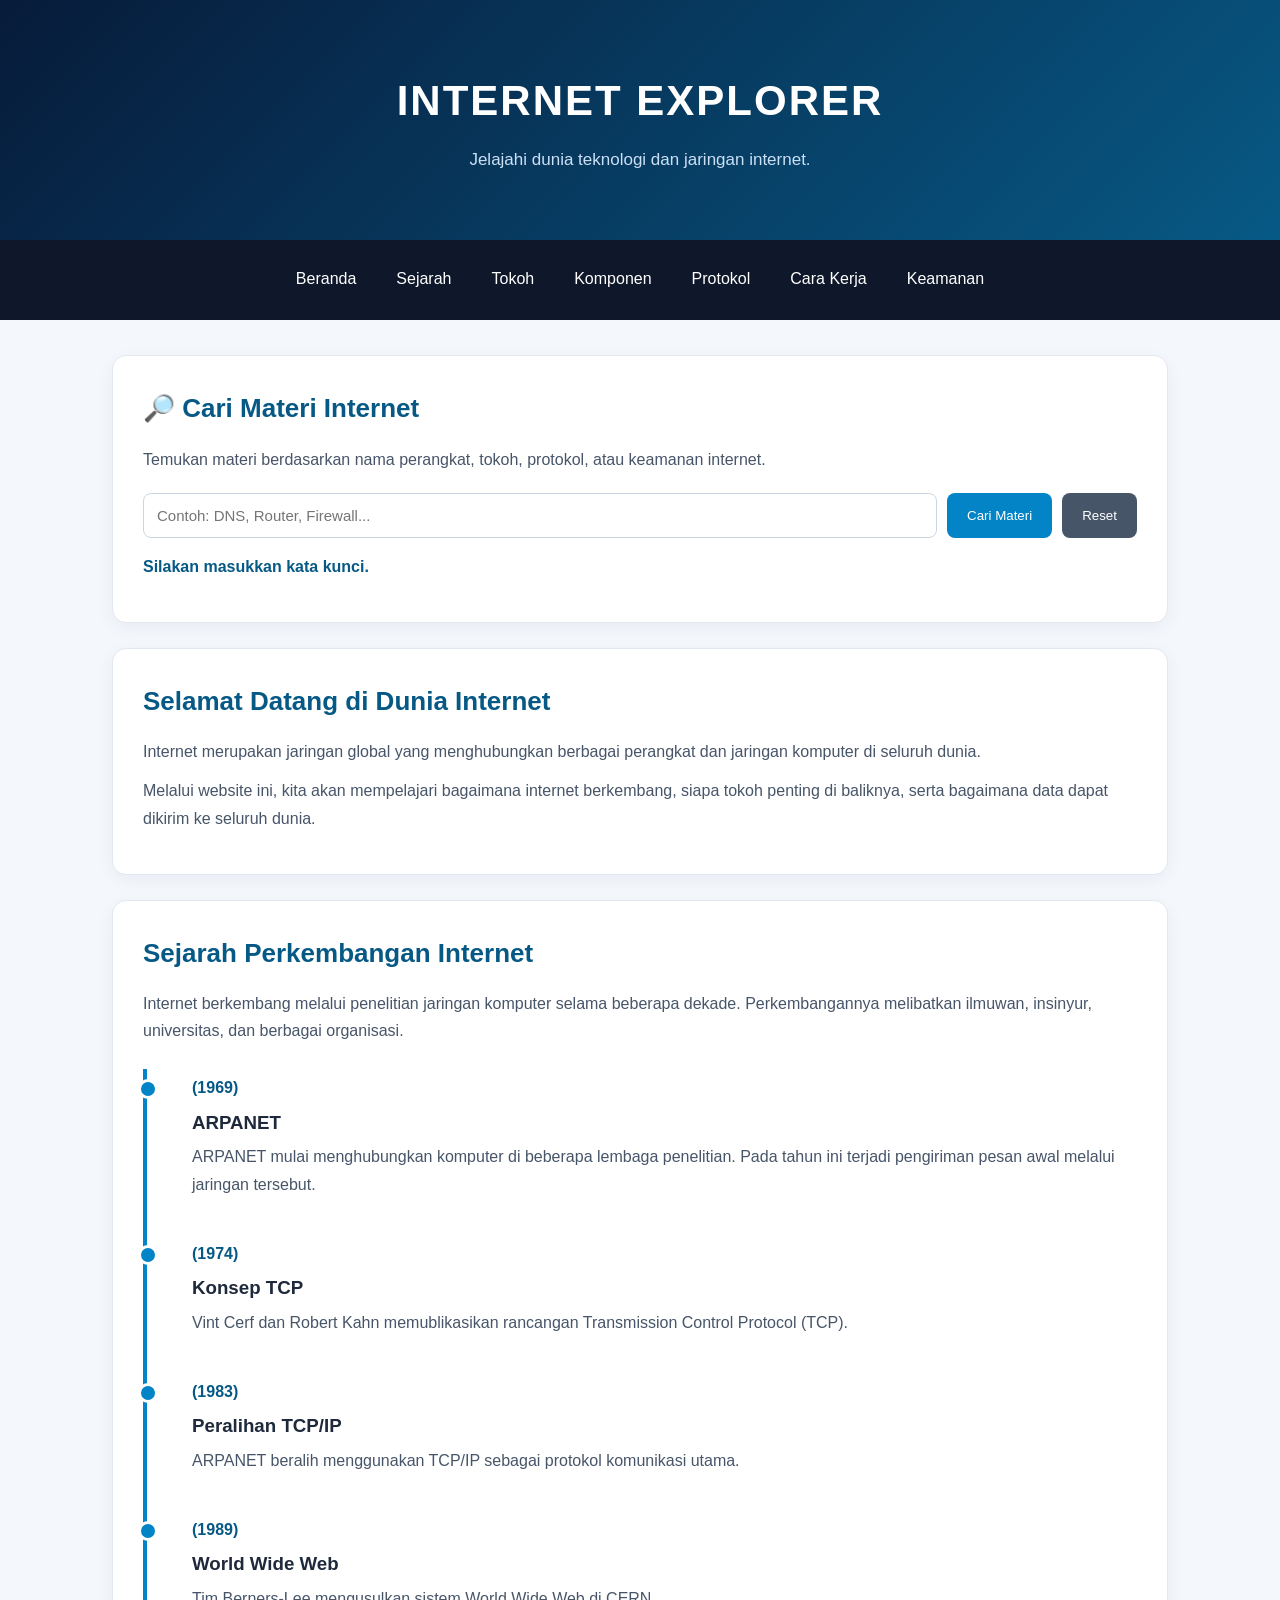
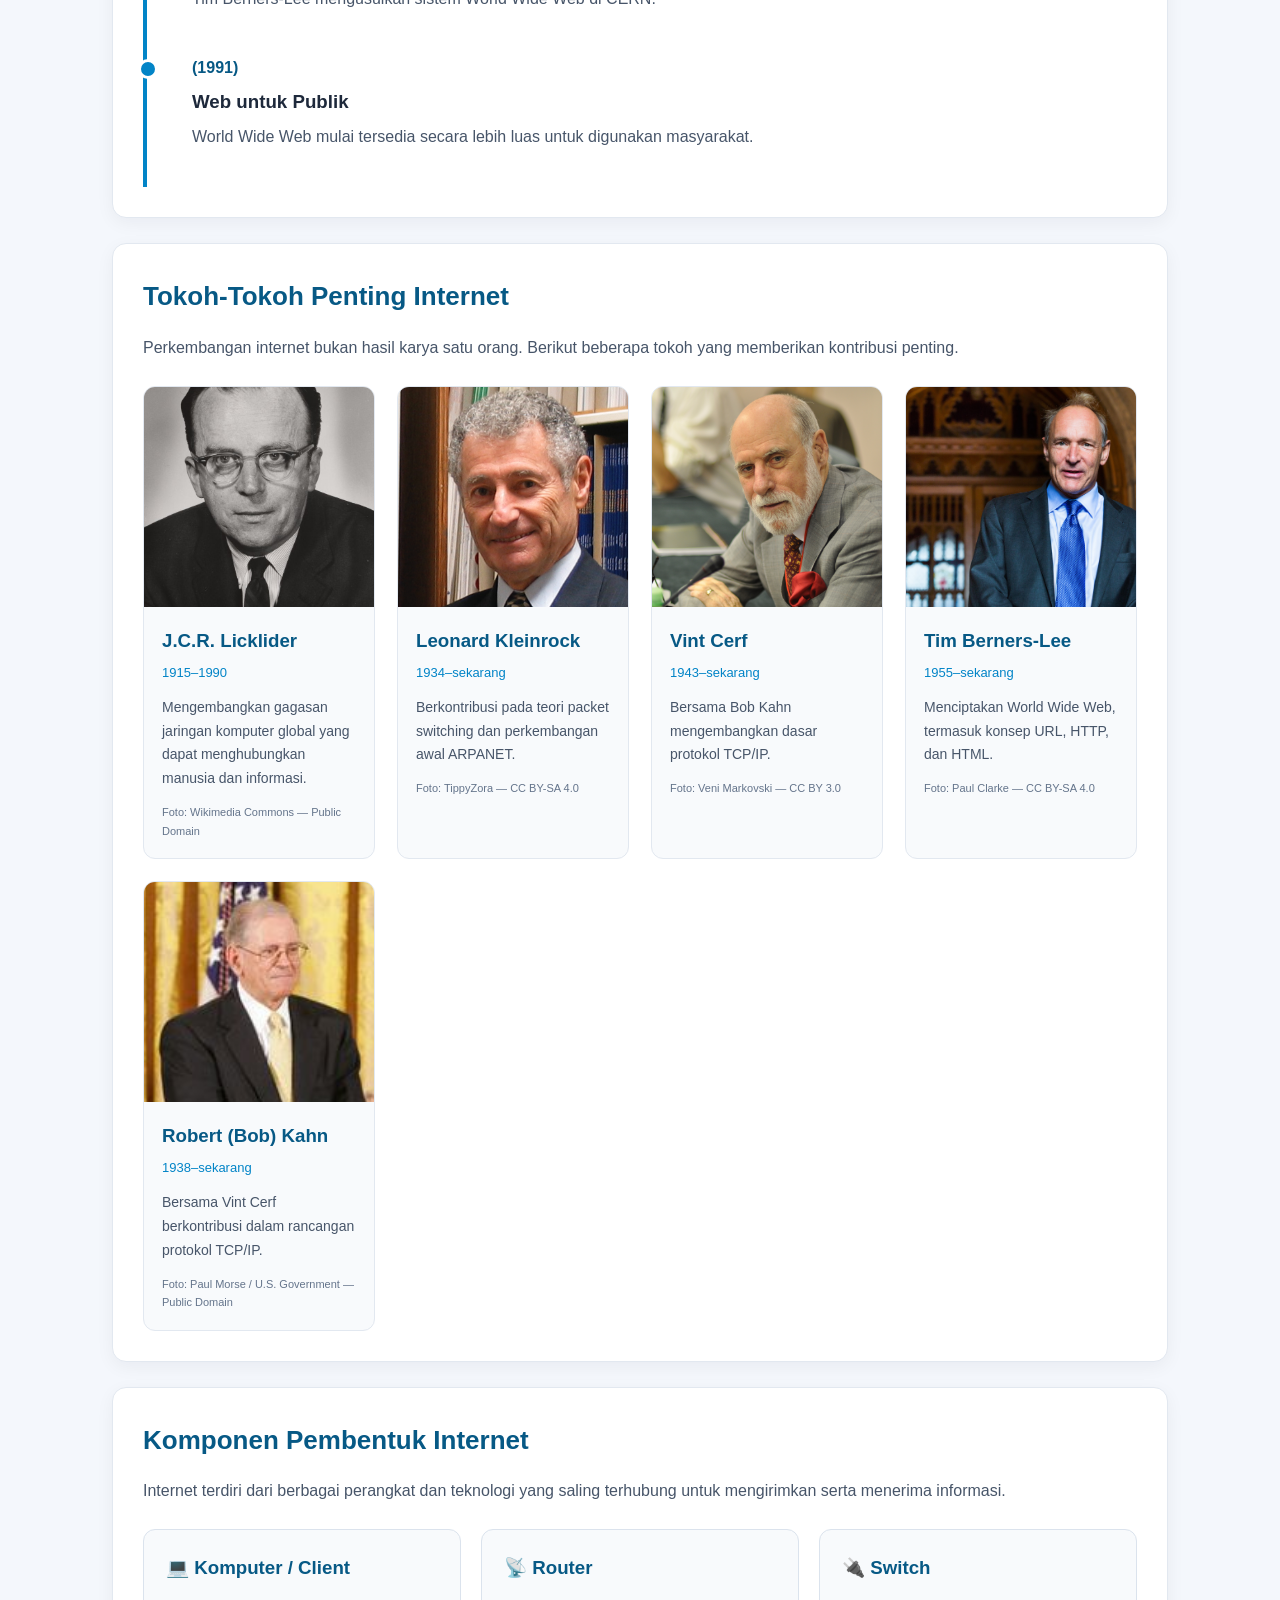
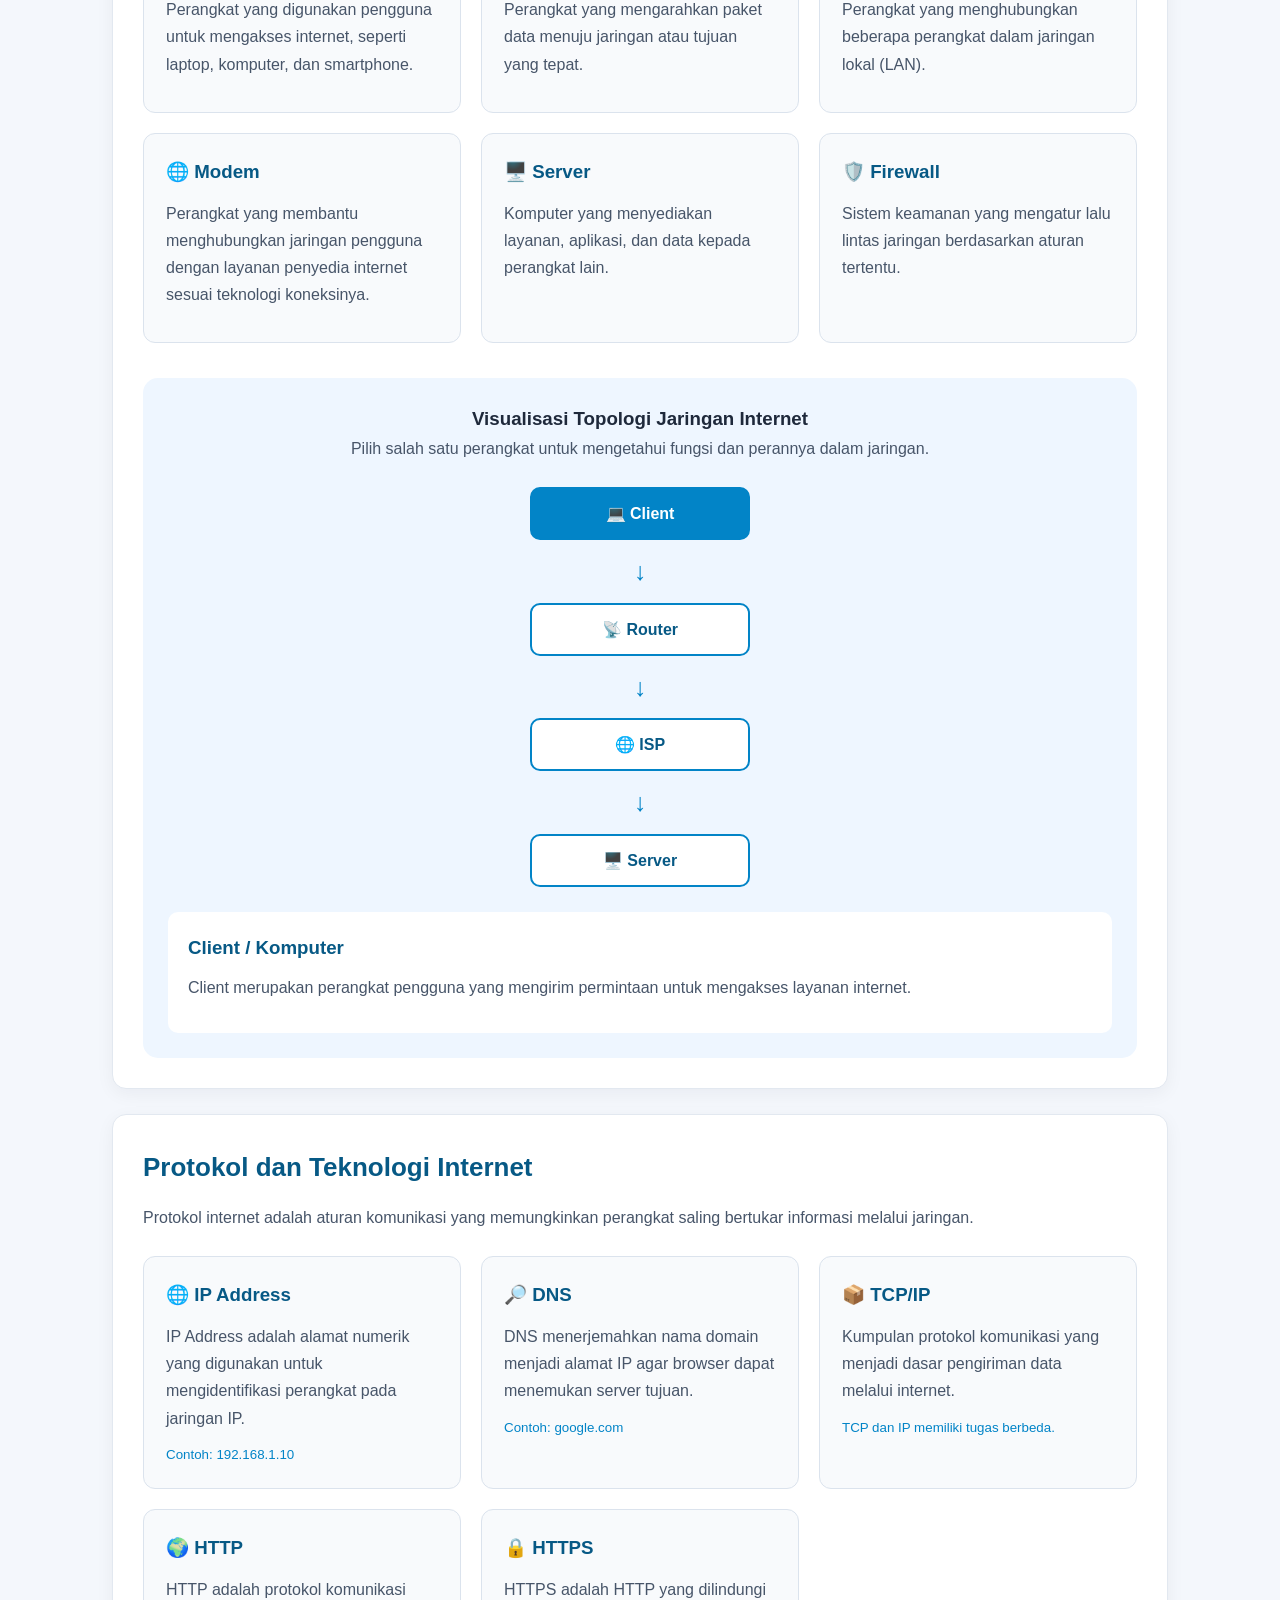
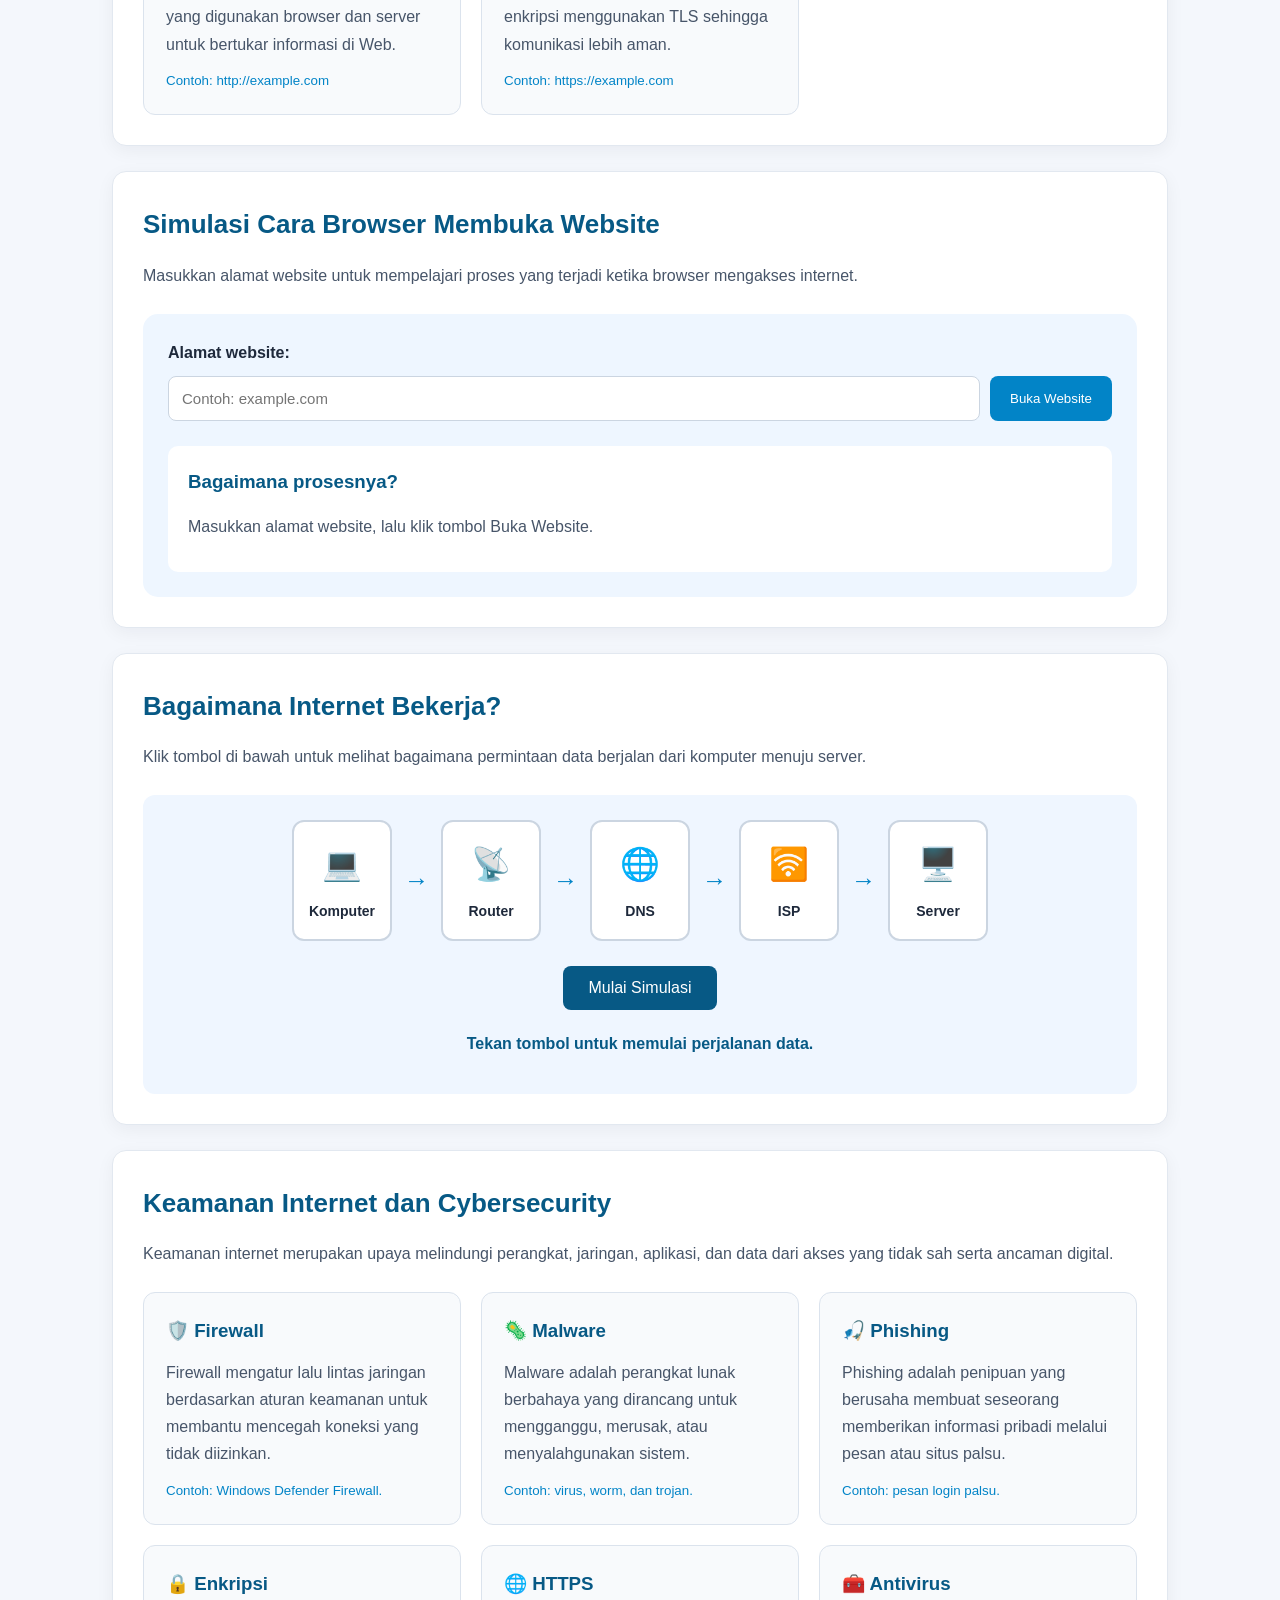
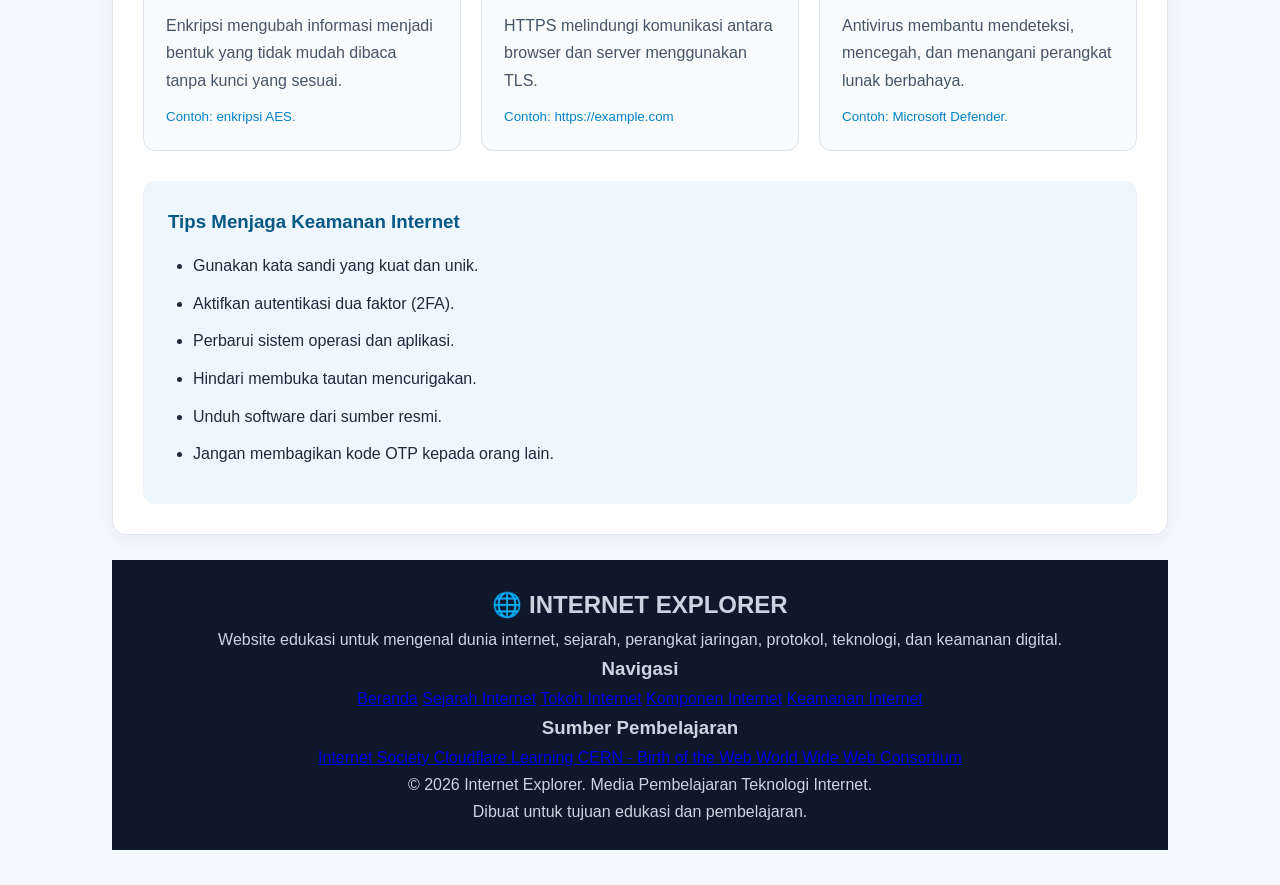
==== index.html @ 89715097 "Initial commit - Internet Explorer" ====
<!DOCTYPE html>
<html lang="id">

<head>
    <meta charset="UTF-8">
    <meta name="viewport" content="width=device-width, initial-scale=1.0">

    <meta name="description" content="Belajar mengenal sejarah, teknologi, dan cara kerja internet.">

    <title>Internet Explorer | Mengenal Dunia Internet</title>

    <link rel="stylesheet" href="css/style.css">
</head>

<body>

    <!-- HEADER: Bagian atas website -->
    <header>
        <h1>INTERNET EXPLORER</h1>
        <p>Jelajahi dunia teknologi dan jaringan internet.</p>
    </header>

    <!-- NAVIGASI: Menu website -->
    <nav>
        <a href="#beranda">Beranda</a>
        <a href="#sejarah">Sejarah</a>
        <a href="#tokoh">Tokoh</a>
        <a href="#komponen">Komponen</a>
        <a href="#protokol">Protokol</a>
        <a href="#cara-kerja">Cara Kerja</a>
        <a href="#keamanan">Keamanan</a>
    </nav>

    <!-- KONTEN UTAMA -->
    <main>

        <!-- BERANDA -->
        <section id="pencarian">

            <h2>🔎 Cari Materi Internet</h2>

            <p>
                Temukan materi berdasarkan nama perangkat,
                tokoh, protokol, atau keamanan internet.
            </p>

            <div class="pencarian-box">

                <input
                    type="text"
                    id="input-pencarian"
                    placeholder="Contoh: DNS, Router, Firewall..."
                >

                <button id="tombol-pencarian">
                    Cari Materi
                </button>

                <button id="tombol-reset">
                    Reset
                </button>

            </div>

            <p id="hasil-pencarian">
                Silakan masukkan kata kunci.
            </p>

        </section>

        <section id="beranda">
            <h2>Selamat Datang di Dunia Internet</h2>

            <p>
                Internet merupakan jaringan global yang menghubungkan
                berbagai perangkat dan jaringan komputer di seluruh dunia.
            </p>

            <p>
                Melalui website ini, kita akan mempelajari bagaimana
                internet berkembang, siapa tokoh penting di baliknya,
                serta bagaimana data dapat dikirim ke seluruh dunia.
            </p>
        </section>

        <!-- SEJARAH -->
        <section id="sejarah">

            <h2>Sejarah Perkembangan Internet</h2>

            <p>
                Internet berkembang melalui penelitian jaringan komputer
                selama beberapa dekade. Perkembangannya melibatkan ilmuwan,
                insinyur, universitas, dan berbagai organisasi.
            </p>

            <div class="timeline">

                <div class="timeline-item">
                    <span class="tahun">(1969)</span>
                    <h3>ARPANET</h3>
                    <p>
                        ARPANET mulai menghubungkan komputer di beberapa
                        lembaga penelitian. Pada tahun ini terjadi pengiriman
                        pesan awal melalui jaringan tersebut.
                    </p>
                </div>

                <div class="timeline-item">
                    <span class="tahun">(1974)</span>
                    <h3>Konsep TCP</h3>
                    <p>
                        Vint Cerf dan Robert Kahn memublikasikan rancangan
                        Transmission Control Protocol (TCP).
                    </p>
                </div>

                <div class="timeline-item">
                    <span class="tahun">(1983)</span>
                    <h3>Peralihan TCP/IP</h3>
                    <p>
                        ARPANET beralih menggunakan TCP/IP sebagai
                        protokol komunikasi utama.
                    </p>
                </div>

                <div class="timeline-item">
                    <span class="tahun">(1989)</span>
                    <h3>World Wide Web</h3>
                    <p>
                        Tim Berners-Lee mengusulkan sistem World Wide Web
                        di CERN.
                    </p>
                </div>

                <div class="timeline-item">
                    <span class="tahun">(1991)</span>
                    <h3>Web untuk Publik</h3>
                    <p>
                        World Wide Web mulai tersedia secara lebih luas
                        untuk digunakan masyarakat.
                    </p>
                </div>

            </div>

        </section>

        <!-- TOKOH -->
        <section id="tokoh">

            <h2>Tokoh-Tokoh Penting Internet</h2>

            <p>
                Perkembangan internet bukan hasil karya satu orang.
                Berikut beberapa tokoh yang memberikan kontribusi penting.
            </p>

            <div class="tokoh-container">

                <!-- TOKOH 1 -->
                <article class="tokoh-card">
                    <img src="images/tokoh/Portrait_of_J._C._R._Licklider.jpg"
                        alt="Foto J.C.R. Licklider">

                    <div class="tokoh-info">
                        <h3>J.C.R. Licklider</h3>
                        <span>1915–1990</span>
                        <p>
                            Mengembangkan gagasan jaringan komputer
                            global yang dapat menghubungkan manusia
                            dan informasi.
                        </p>
                        <small>
                            Foto: Wikimedia Commons — Public Domain
                        </small>
                    </div>
                </article>

                <!-- TOKOH 2 -->
                <article class="tokoh-card">
                    <img src="images/tokoh/Kleinrock_headshot.png"
                         alt="Foto Leonard Kleinrock">

                    <div class="tokoh-info">
                        <h3>Leonard Kleinrock</h3>
                        <span>1934–sekarang</span>
                        <p>
                            Berkontribusi pada teori packet switching
                            dan perkembangan awal ARPANET.
                        </p>
                        <small>
                            Foto: TippyZora — CC BY-SA 4.0
                        </small>
                    </div>
                </article>

                <!-- TOKOH 3 -->
                <article class="tokoh-card">
                    <img src="images/tokoh/Vint_Cerf_-_2010.jpg"
                         alt="Foto Vint Cerf">

                    <div class="tokoh-info">
                        <h3>Vint Cerf</h3>
                        <span>1943–sekarang</span>
                        <p>
                            Bersama Bob Kahn mengembangkan
                            dasar protokol TCP/IP.
                        </p>
                        <small>
                            Foto: Veni Markovski — CC BY 3.0
                        </small>
                    </div>
                </article>

                <!-- TOKOH 4 -->
                <article class="tokoh-card">
                    <img src="images/tokoh/Sir_Tim_Berners-Lee.jpg"
                         alt="Foto Tim Berners-Lee">
                    <div class="tokoh-info">
                        <h3>Tim Berners-Lee</h3>
                        <span>1955–sekarang</span>
                        <p>
                            Menciptakan World Wide Web,
                            termasuk konsep URL, HTTP, dan HTML.
                        </p>
                        <small>
                            Foto: Paul Clarke — CC BY-SA 4.0
                        </small>
                    </div>
                </article>

                <!-- TOKOH 5 -->
                <article class="tokoh-card">
                    <img src="images/tokoh/Robert_E._Kahn.jpg"
                         alt="Foto Robert Bob Kahn">

                    <div class="tokoh-info">
                        <h3>Robert (Bob) Kahn</h3>
                        <span>1938–sekarang</span>
                        <p>
                            Bersama Vint Cerf berkontribusi
                            dalam rancangan protokol TCP/IP.
                        </p>
                        <small>
                            Foto: Paul Morse / U.S. Government — Public Domain
                        </small>
                    </div>
                </article>

            </div>

        </section>


        <!-- KOMPONEN -->
        <section id="komponen">
            <h2>Komponen Pembentuk Internet</h2>

            <p>
                Internet terdiri dari berbagai perangkat dan
                teknologi yang saling terhubung untuk mengirimkan
                serta menerima informasi.
            </p>

            <div class="komponen-container">

                <article class="komponen-card">
                    <h3>💻 Komputer / Client</h3>
                    <p>
                        Perangkat yang digunakan pengguna untuk
                        mengakses internet, seperti laptop,
                        komputer, dan smartphone.
                    </p>
                </article>

                <article class="komponen-card">
                    <h3>📡 Router</h3>
                    <p>
                        Perangkat yang mengarahkan paket data
                        menuju jaringan atau tujuan yang tepat.
                    </p>
                </article>

                <article class="komponen-card">
                    <h3>🔌 Switch</h3>
                    <p>
                        Perangkat yang menghubungkan beberapa
                        perangkat dalam jaringan lokal (LAN).
                    </p>
                </article>

                <article class="komponen-card">
                    <h3>🌐 Modem</h3>
                    <p>
                        Perangkat yang membantu menghubungkan
                        jaringan pengguna dengan layanan penyedia
                        internet sesuai teknologi koneksinya.
                    </p>
                </article>

                <article class="komponen-card">
                    <h3>🖥️ Server</h3>
                    <p>
                        Komputer yang menyediakan layanan,
                        aplikasi, dan data kepada perangkat lain.
                    </p>
                </article>

                <article class="komponen-card">
                    <h3>🛡️ Firewall</h3>
                    <p>
                        Sistem keamanan yang mengatur lalu lintas
                        jaringan berdasarkan aturan tertentu.
                    </p>
                </article>

            </div>

            <div class="diagram-jaringan">

                <h3>Visualisasi Topologi Jaringan Internet</h3>

                <p>
                    Pilih salah satu perangkat untuk mengetahui
                    fungsi dan perannya dalam jaringan.
                </p>

                <div class="jaringan-alur">

                    <button class="perangkat-jaringan aktif"
                        data-judul="Client / Komputer"
                        data-isi="Client merupakan perangkat pengguna yang mengirim permintaan untuk mengakses layanan internet.">
                        💻 Client
                    </button>

                    <span class="panah">↓</span>

                    <button class="perangkat-jaringan"
                        data-judul="Router"
                        data-isi="Router mengarahkan paket data menuju jaringan atau tujuan yang sesuai.">
                        📡 Router
                    </button>

                    <span class="panah">↓</span>

                    <button class="perangkat-jaringan"
                        data-judul="ISP"
                        data-isi="ISP atau Internet Service Provider adalah perusahaan penyedia layanan akses internet.">
                        🌐 ISP
                    </button>

                    <span class="panah">↓</span>

                    <button class="perangkat-jaringan"
                        data-judul="Server"
                        data-isi="Server menerima permintaan dari client dan menyediakan data atau layanan yang diminta.">
                        🖥️ Server
                    </button>

                </div>

                <div class="informasi-perangkat">
                    <h3 id="judul-perangkat">Client / Komputer</h3>
                    <p id="isi-perangkat">
                        Client merupakan perangkat pengguna yang
                        mengirim permintaan untuk mengakses layanan internet.
                    </p>
                </div>

            </div>

        </section>


        <!-- CARA KERJA -->
        <section id="protokol">

            <h2>Protokol dan Teknologi Internet</h2>

            <p>
                Protokol internet adalah aturan komunikasi
                yang memungkinkan perangkat saling bertukar
                informasi melalui jaringan.
            </p>

            <div class="protokol-container">

                <article class="protokol-card">
                    <h3>🌐 IP Address</h3>
                    <p>
                        IP Address adalah alamat numerik yang
                        digunakan untuk mengidentifikasi
                        perangkat pada jaringan IP.
                    </p>
                    <small>Contoh: 192.168.1.10</small>
                </article>

                <article class="protokol-card">
                    <h3>🔎 DNS</h3>
                    <p>
                        DNS menerjemahkan nama domain menjadi
                        alamat IP agar browser dapat menemukan
                        server tujuan.
                    </p>
                    <small>Contoh: google.com</small>
                </article>

                <article class="protokol-card">
                    <h3>📦 TCP/IP</h3>
                    <p>
                        Kumpulan protokol komunikasi yang
                        menjadi dasar pengiriman data
                        melalui internet.
                    </p>
                    <small>TCP dan IP memiliki tugas berbeda.</small>
                </article>

                <article class="protokol-card">
                    <h3>🌍 HTTP</h3>
                    <p>
                        HTTP adalah protokol komunikasi yang
                        digunakan browser dan server untuk
                        bertukar informasi di Web.
                    </p>
                    <small>Contoh: http://example.com</small>
                </article>

                <article class="protokol-card">
                    <h3>🔒 HTTPS</h3>
                    <p>
                        HTTPS adalah HTTP yang dilindungi
                        enkripsi menggunakan TLS sehingga
                        komunikasi lebih aman.
                    </p>
                    <small>Contoh: https://example.com</small>
                </article>

            </div>

        </section>

        <section id="simulasi-browser">

            <h2>Simulasi Cara Browser Membuka Website</h2>

            <p>
                Masukkan alamat website untuk mempelajari
                proses yang terjadi ketika browser mengakses internet.
            </p>

            <div class="browser-simulasi">

                <label for="alamat-website">Alamat website:</label>

                <div class="input-browser">
                    <input
                        type="text"
                        id="alamat-website"
                        placeholder="Contoh: example.com"
                    >

                    <button id="tombol-buka-website">
                        Buka Website
                    </button>
                </div>

                <div id="hasil-simulasi" class="hasil-simulasi">

                    <h3>Bagaimana prosesnya?</h3>

                    <p>
                        Masukkan alamat website, lalu klik
                        tombol Buka Website.
                    </p>

                </div>

            </div>

        </section>

        <section id="cara-kerja">

            <h2>Bagaimana Internet Bekerja?</h2>

            <p>
                Klik tombol di bawah untuk melihat bagaimana
                permintaan data berjalan dari komputer menuju server.
            </p>

            <div class="simulasi">

                <div class="alur-data">
                    <div class="node" id="node1">
                        <span>💻</span>
                        <h3>Komputer</h3>
                    </div>

                    <div class="panah">→</div>

                    <div class="node" id="node2">
                        <span>📡</span>
                        <h3>Router</h3>
                    </div>

                    <div class="panah">→</div>

                    <div class="node" id="node3">
                        <span>🌐</span>
                        <h3>DNS</h3>
                    </div>

                    <div class="panah">→</div>

                    <div class="node" id="node4">
                        <span>🛜</span>
                        <h3>ISP</h3>
                    </div>

                    <div class="panah">→</div>

                    <div class="node" id="node5">
                        <span>🖥️</span>
                        <h3>Server</h3>
                    </div>

                </div>

                <button id="mulaiSimulasi">
                    Mulai Simulasi
                </button>

                <p id="statusSimulasi">
                    Tekan tombol untuk memulai perjalanan data.
                </p>

            </div>

        </section>


        <!-- KEAMANAN -->
        <section id="keamanan">

            <h2>Keamanan Internet dan Cybersecurity</h2>

            <p>
                Keamanan internet merupakan upaya melindungi
                perangkat, jaringan, aplikasi, dan data dari
                akses yang tidak sah serta ancaman digital.
            </p>

            <div class="keamanan-container">

                <article class="keamanan-card">
                    <h3>🛡️ Firewall</h3>
                    <p>
                        Firewall mengatur lalu lintas jaringan
                        berdasarkan aturan keamanan untuk
                        membantu mencegah koneksi yang tidak diizinkan.
                    </p>
                    <small>Contoh: Windows Defender Firewall.</small>
                </article>

                <article class="keamanan-card">
                    <h3>🦠 Malware</h3>
                    <p>
                        Malware adalah perangkat lunak berbahaya
                        yang dirancang untuk mengganggu,
                        merusak, atau menyalahgunakan sistem.
                    </p>
                    <small>Contoh: virus, worm, dan trojan.</small>
                </article>

                <article class="keamanan-card">
                    <h3>🎣 Phishing</h3>
                    <p>
                        Phishing adalah penipuan yang berusaha
                        membuat seseorang memberikan informasi
                        pribadi melalui pesan atau situs palsu.
                    </p>
                    <small>Contoh: pesan login palsu.</small>
                </article>

                <article class="keamanan-card">
                    <h3>🔒 Enkripsi</h3>
                    <p>
                        Enkripsi mengubah informasi menjadi
                        bentuk yang tidak mudah dibaca tanpa
                        kunci yang sesuai.
                    </p>
                    <small>Contoh: enkripsi AES.</small>
                </article>

                <article class="keamanan-card">
                    <h3>🌐 HTTPS</h3>
                    <p>
                        HTTPS melindungi komunikasi antara
                        browser dan server menggunakan TLS.
                    </p>
                    <small>Contoh: https://example.com</small>
                </article>

                <article class="keamanan-card">
                    <h3>🧰 Antivirus</h3>
                    <p>
                        Antivirus membantu mendeteksi,
                        mencegah, dan menangani perangkat lunak
                        berbahaya.
                    </p>
                    <small>Contoh: Microsoft Defender.</small>
                </article>

            </div>

            <div class="tips-keamanan">

                <h3>Tips Menjaga Keamanan Internet</h3>

                <ul>
                    <li>Gunakan kata sandi yang kuat dan unik.</li>
                    <li>Aktifkan autentikasi dua faktor (2FA).</li>
                    <li>Perbarui sistem operasi dan aplikasi.</li>
                    <li>Hindari membuka tautan mencurigakan.</li>
                    <li>Unduh software dari sumber resmi.</li>
                    <li>Jangan membagikan kode OTP kepada orang lain.</li>
                </ul>

            </div>

        </section>

    <!-- FOOTER -->
    
<footer class="footer">

    <div class="footer-container">

        <!-- IDENTITAS WEBSITE -->
        <div class="footer-column">
            <h2>🌐 INTERNET EXPLORER</h2>

            <p>
                Website edukasi untuk mengenal dunia internet,
                sejarah, perangkat jaringan, protokol,
                teknologi, dan keamanan digital.
            </p>
        </div>

        <!-- NAVIGASI -->
        <div class="footer-column">
            <h3>Navigasi</h3>

            <a href="#beranda">Beranda</a>
            <a href="#sejarah">Sejarah Internet</a>
            <a href="#tokoh">Tokoh Internet</a>
            <a href="#komponen">Komponen Internet</a>
            <a href="#keamanan">Keamanan Internet</a>
        </div>

        <!-- REFERENSI -->
        <div class="footer-column">
            <h3>Sumber Pembelajaran</h3>

            <a href="https://www.internetsociety.org/"
               target="_blank" rel="noopener noreferrer">
                Internet Society
            </a>

            <a href="https://www.cloudflare.com/learning/"
               target="_blank" rel="noopener noreferrer">
                Cloudflare Learning
            </a>

            <a href="https://home.cern/science/computing/birth-web"
               target="_blank" rel="noopener noreferrer">
                CERN - Birth of the Web
            </a>

            <a href="https://www.w3.org/"
               target="_blank" rel="noopener noreferrer">
                World Wide Web Consortium
            </a>
        </div>

    </div>

    <!-- HAK CIPTA -->
    <div class="footer-bottom">
        <p>
            © 2026 Internet Explorer.
            Media Pembelajaran Teknologi Internet.
        </p>

        <p>
            Dibuat untuk tujuan edukasi dan pembelajaran.
        </p>
    </div>

    </footer>

    
    <button id="tombol-atas" title="Kembali ke atas">
    ↑
    </button>

    <script src="js/script.js"></script>

</body>
</html>
---- css/style.css ----
/* =================================
   1. PENGATURAN DASAR WEBSITE
================================= */

* {
    margin: 0;
    padding: 0;
    box-sizing: border-box;
    scroll-behavior: smooth;
}

body {
    font-family: Arial, Helvetica, sans-serif;
    background-color: #f4f7fc;
    color: #1e293b;
    line-height: 1.7;
}

/* =================================
   2. HEADER WEBSITE
================================= */

header {
    background: linear-gradient(135deg, #071b3a, #075985);
    color: white;
    text-align: center;
    padding: 65px 20px;
}

header h1 {
    font-size: 42px;
    letter-spacing: 2px;
    margin-bottom: 10px;
}

header p {
    font-size: 17px;
    color: #cbdff5;
}

/* =================================
   3. NAVIGASI WEBSITE
================================= */

nav {
    background-color: #0f172a;
    display: flex;
    justify-content: center;
    flex-wrap: wrap;
    gap: 10px;
    padding: 16px;
    position: sticky;
    top: 0;
    z-index: 100;
}

nav a {
    color: white;
    text-decoration: none;
    padding: 9px 15px;
    border-radius: 6px;
    transition: 0.3s;
}

nav a:hover {
    background-color: #0284c7;
}

/* =================================
   4. KONTEN UTAMA
================================= */

main {
    max-width: 1100px;
    margin: 35px auto;
    padding: 0 22px;
}

section {
    background-color: white;
    margin-bottom: 25px;
    padding: 30px;
    border-radius: 14px;
    border: 1px solid #e2e8f0;
    box-shadow: 0 5px 18px rgba(15, 23, 42, 0.05);
    scroll-margin-top: 85px;
}

section h2 {
    color: #075985;
    font-size: 26px;
    margin-bottom: 15px;
}

section p {
    margin-bottom: 12px;
    color: #475569;
}

/* =================================
   5. FOOTER
================================= */

footer {
    background-color: #0f172a;
    color: #cbd5e1;
    text-align: center;
    padding: 25px;
}

/* =================================
   6. RESPONSIVE UNTUK HP
================================= */

@media (max-width: 600px) {

    header {
        padding: 45px 15px;
    }

    header h1 {
        font-size: 29px;
    }

    nav {
        gap: 5px;
    }

    nav a {
        font-size: 13px;
        padding: 8px 10px;
    }

    main {
        padding: 0 12px;
    }

    section {
        padding: 20px;
    }

    section h2 {
        font-size: 22px;
    }
}

/* =================================
   SIMULASI CARA KERJA INTERNET
================================= */

.simulasi {
    margin-top: 25px;
    padding: 25px;
    background-color: #eff6ff;
    border-radius: 12px;
    text-align: center;
}

.alur-data {
    display: flex;
    align-items: center;
    justify-content: center;
    flex-wrap: wrap;
    gap: 12px;
    margin-bottom: 25px;
}

.node {
    background-color: white;
    border: 2px solid #cbd5e1;
    border-radius: 12px;
    padding: 15px;
    min-width: 100px;
    transition: 0.3s;
}

.node span {
    font-size: 32px;
}

.node h3 {
    font-size: 14px;
    margin-top: 8px;
}

.panah {
    color: #0284c7;
    font-size: 24px;
    font-weight: bold;
}

.node.aktif {
    background-color: #dbeafe;
    border-color: #0284c7;
    transform: translateY(-5px);
    box-shadow: 0 5px 15px rgba(2, 132, 199, 0.2);
}

#mulaiSimulasi {
    background-color: #075985;
    color: white;
    border: none;
    padding: 13px 25px;
    border-radius: 8px;
    font-size: 16px;
    cursor: pointer;
    transition: 0.3s;
}

#mulaiSimulasi:hover {
    background-color: #0284c7;
}

#mulaiSimulasi:disabled {
    opacity: 0.6;
    cursor: not-allowed;
}

#statusSimulasi {
    margin-top: 20px;
    font-weight: bold;
    color: #075985;
}

@media (max-width: 600px) {
    .alur-data {
        flex-direction: column;
    }

    .panah {
        transform: rotate(90deg);
    }
}

/* =================================
   TIMELINE SEJARAH INTERNET
================================= */

.timeline {
    margin-top: 25px;
    padding-left: 25px;
    border-left: 4px solid #0284c7;
}

.timeline-item {
    position: relative;
    padding: 5px 0 25px 20px;
}

.timeline-item::before {
    content: "";
    position: absolute;
    left: -34px;
    top: 10px;
    width: 14px;
    height: 14px;
    border-radius: 50%;
    background-color: #0284c7;
    border: 3px solid white;
}

.tahun {
    display: inline-block;
    color: #075985;
    font-weight: bold;
    margin-bottom: 5px;
}

.timeline-item h3 {
    color: #1e293b;
    margin-bottom: 5px;
}

/* =================================
   KARTU PROFIL TOKOH
================================= */

.tokoh-container {
    display: grid;
    grid-template-columns: repeat(
        auto-fit,
        minmax(210px, 1fr)
    );
    gap: 22px;
    margin-top: 25px;
}

.tokoh-card {
    background-color: #f8fafc;
    border: 1px solid #e2e8f0;
    border-radius: 12px;
    overflow: hidden;
    transition: 0.3s;
}

.tokoh-card:hover {
    transform: translateY(-6px);
    box-shadow: 0 10px 25px rgba(15, 23, 42, 0.12);
}

.tokoh-card img {
    width: 100%;
    height: 220px;
    object-fit: cover;
    object-position: center;
    display: block;
}

.tokoh-info {
    padding: 18px;
}

.tokoh-info h3 {
    color: #075985;
    margin-bottom: 5px;
}

.tokoh-info span {
    display: block;
    color: #0284c7;
    font-size: 13px;
    margin-bottom: 12px;
}

.tokoh-info p {
    font-size: 14px;
}

.tokoh-info small {
    display: block;
    color: #64748b;
    font-size: 11px;
    margin-top: 12px;
}

.komponen-container {
    display: grid;
    grid-template-columns: repeat(3, 1fr);
    gap: 20px;
    margin-top: 25px;
}

.komponen-card {
    background: #f8fafc;
    padding: 22px;
    border-radius: 12px;
    border: 1px solid #dbe3ed;
    transition: 0.3s;
}

.komponen-card:hover {
    transform: translateY(-5px);
    box-shadow: 0 8px 20px rgba(0, 0, 0, 0.10);
}

.komponen-card h3 {
    color: #075985;
    margin-bottom: 12px;
}

.komponen-card p {
    line-height: 1.7;
}

@media (max-width: 768px) {
    .komponen-container {
        grid-template-columns: 1fr;
    }
}

/* DIAGRAM JARINGAN */

.komponen-container {
    display: grid;
    grid-template-columns: repeat(3, minmax(0, 1fr));
    gap: 20px;
}

.komponen-card {
    background: #f8fafc;
    padding: 22px;
    border-radius: 12px;
    border: 1px solid #dbe3ed;
}

.diagram-jaringan {
    margin-top: 35px;
    padding: 25px;
    background: #eef6ff;
    border-radius: 15px;
    text-align: center;
}

.jaringan-alur {
    display: flex;
    flex-direction: column;
    align-items: center;
    gap: 10px;
    margin: 25px 0;
}

.perangkat-jaringan {
    width: 220px;
    padding: 15px;
    border: 2px solid #0284c7;
    border-radius: 10px;
    background: white;
    color: #075985;
    font-size: 16px;
    font-weight: bold;
    cursor: pointer;
}

.perangkat-jaringan:hover,
.perangkat-jaringan.aktif {
    background: #0284c7;
    color: white;
}

.panah {
    font-size: 25px;
    color: #0284c7;
}

.informasi-perangkat {
    background: white;
    padding: 20px;
    border-radius: 10px;
    text-align: left;
}

.informasi-perangkat h3 {
    color: #075985;
    margin-bottom: 10px;
}

@media (max-width: 768px) {
    .komponen-container {
        grid-template-columns: 1fr;
    }
}

/* MATERI PROTOKOL INTERNET */

.protokol-container {
    display: grid;
    grid-template-columns: repeat(3, minmax(0, 1fr));
    gap: 20px;
    margin-top: 25px;
}

.protokol-card {
    background: #f8fafc;
    padding: 22px;
    border-radius: 12px;
    border: 1px solid #dbe3ed;
    transition: 0.3s;
}

.protokol-card:hover {
    transform: translateY(-5px);
    box-shadow: 0 8px 20px rgba(0, 0, 0, 0.10);
}

.protokol-card h3 {
    color: #075985;
    margin-bottom: 12px;
}

.protokol-card p {
    line-height: 1.7;
}

.protokol-card small {
    display: block;
    margin-top: 12px;
    color: #0284c7;
}

@media (max-width: 768px) {
    .protokol-container {
        grid-template-columns: 1fr;
    }
}

/* SIMULASI BROWSER */

.browser-simulasi {
    margin-top: 25px;
    padding: 25px;
    background: #eef6ff;
    border-radius: 15px;
}

.browser-simulasi label {
    display: block;
    margin-bottom: 10px;
    font-weight: bold;
}

.input-browser {
    display: flex;
    gap: 10px;
    flex-wrap: wrap;
}

.input-browser input {
    flex: 1;
    min-width: 180px;
    padding: 13px;
    border: 1px solid #cbd5e1;
    border-radius: 8px;
    font-size: 15px;
}

.input-browser button {
    padding: 13px 20px;
    background: #0284c7;
    color: white;
    border: none;
    border-radius: 8px;
    cursor: pointer;
}

.input-browser button:hover {
    background: #0369a1;
}

.hasil-simulasi {
    margin-top: 25px;
    padding: 20px;
    background: white;
    border-radius: 10px;
}

.hasil-simulasi h3 {
    color: #075985;
    margin-bottom: 15px;
}

.hasil-simulasi ol {
    padding-left: 22px;
}

.hasil-simulasi li {
    margin-bottom: 15px;
    line-height: 1.7;
}

.hasil-simulasi li strong {
    color: #075985;
}

@media (max-width: 600px) {
    .input-browser {
        flex-direction: column;
    }

    .input-browser button {
        width: 100%;
    }
}

/* KEAMANAN INTERNET */

.keamanan-container {
    display: grid;
    grid-template-columns: repeat(3, minmax(0, 1fr));
    gap: 20px;
    margin-top: 25px;
}

.keamanan-card {
    padding: 22px;
    background: #f8fafc;
    border: 1px solid #dbe3ed;
    border-radius: 12px;
    transition: 0.3s;
}

.keamanan-card:hover {
    transform: translateY(-5px);
    box-shadow: 0 8px 20px rgba(0, 0, 0, 0.10);
}

.keamanan-card h3 {
    color: #075985;
    margin-bottom: 12px;
}

.keamanan-card p {
    line-height: 1.7;
}

.keamanan-card small {
    display: block;
    margin-top: 12px;
    color: #0284c7;
}

.tips-keamanan {
    margin-top: 30px;
    padding: 25px;
    background: #eef6ff;
    border-radius: 12px;
}

.tips-keamanan h3 {
    color: #075985;
    margin-bottom: 15px;
}

.tips-keamanan ul {
    padding-left: 25px;
}

.tips-keamanan li {
    margin-bottom: 12px;
    line-height: 1.6;
}

@media (max-width: 768px) {
    .keamanan-container {
        grid-template-columns: 1fr;
    }
}

/* FITUR PENCARIAN */

.pencarian-box {
    display: flex;
    gap: 10px;
    flex-wrap: wrap;
    margin-top: 20px;
}

.pencarian-box input {
    flex: 1;
    min-width: 200px;
    padding: 13px;
    border: 1px solid #cbd5e1;
    border-radius: 8px;
    font-size: 15px;
}

.pencarian-box button {
    padding: 13px 20px;
    border: none;
    border-radius: 8px;
    background: #0284c7;
    color: white;
    cursor: pointer;
}

.pencarian-box button:hover {
    background: #0369a1;
}

#tombol-reset {
    background: #475569;
}

#hasil-pencarian {
    margin-top: 15px;
    color: #075985;
    font-weight: bold;
}

@media (max-width: 600px) {
    .pencarian-box {
        flex-direction: column;
    }

    .pencarian-box button {
        width: 100%;
    }
}

/* NAVIGASI AKTIF */

nav a {
    transition: 0.3s;
    border-bottom: 3px solid transparent;
}

nav a:hover {
    color: #38bdf8;
}

nav a.aktif {
    color: #38bdf8;
    border-bottom: 3px solid #38bdf8;
}

/* TOMBOL KEMBALI KE ATAS */

#tombol-atas {
    display: none;
    position: fixed;
    right: 25px;
    bottom: 25px;
    width: 48px;
    height: 48px;
    border: none;
    border-radius: 50%;
    background: #0284c7;
    color: white;
    font-size: 25px;
    cursor: pointer;
    z-index: 999;
    box-shadow: 0 4px 12px rgba(0, 0, 0, 0.2);
}

#tombol-atas:hover {
    background: #0369a1;
}

/* =================================
   RESPONSIVE WEBSITE
   ================================= */

/* TABLET */
@media (max-width: 1024px) {

    .komponen-container,
    .protokol-container,
    .keamanan-container {
        grid-template-columns: repeat(2, minmax(0, 1fr));
    }

    main {
        padding: 20px;
    }

}

/* SMARTPHONE */
@media (max-width: 600px) {

    /* Header */
    header {
        padding: 35px 15px;
    }

    header h1 {
        font-size: 28px;
    }

    header p {
        font-size: 14px;
    }

    /* Navigasi */
    nav {
        display: flex;
        overflow-x: auto;
        white-space: nowrap;
        justify-content: flex-start;
        gap: 5px;
        padding: 10px;
    }

    nav a {
        flex-shrink: 0;
        padding: 10px 12px;
        font-size: 13px;
    }

    /* Konten utama */
    main {
        padding: 12px;
    }

    section {
        padding: 18px;
        margin-bottom: 18px;
    }

    section h2 {
        font-size: 21px;
    }

    section p {
        font-size: 14px;
    }

    /* Kartu materi */
    .tokoh-container,
    .komponen-container,
    .protokol-container,
    .keamanan-container {
        grid-template-columns: 1fr;
    }

    .tokoh-card,
    .komponen-card,
    .protokol-card,
    .keamanan-card {
        width: 100%;
    }

    /* Diagram jaringan */
    .perangkat-jaringan {
        width: 100%;
        max-width: 220px;
    }

    .diagram-jaringan {
        padding: 15px;
    }

    /* Pencarian */
    .pencarian-box {
        flex-direction: column;
    }

    .pencarian-box input,
    .pencarian-box button {
        width: 100%;
    }

    /* Simulasi browser */
    .input-browser {
        flex-direction: column;
    }

    .input-browser input,
    .input-browser button {
        width: 100%;
    }

    /* Tombol kembali ke atas */
    #tombol-atas {
        right: 15px;
        bottom: 15px;
    }

}
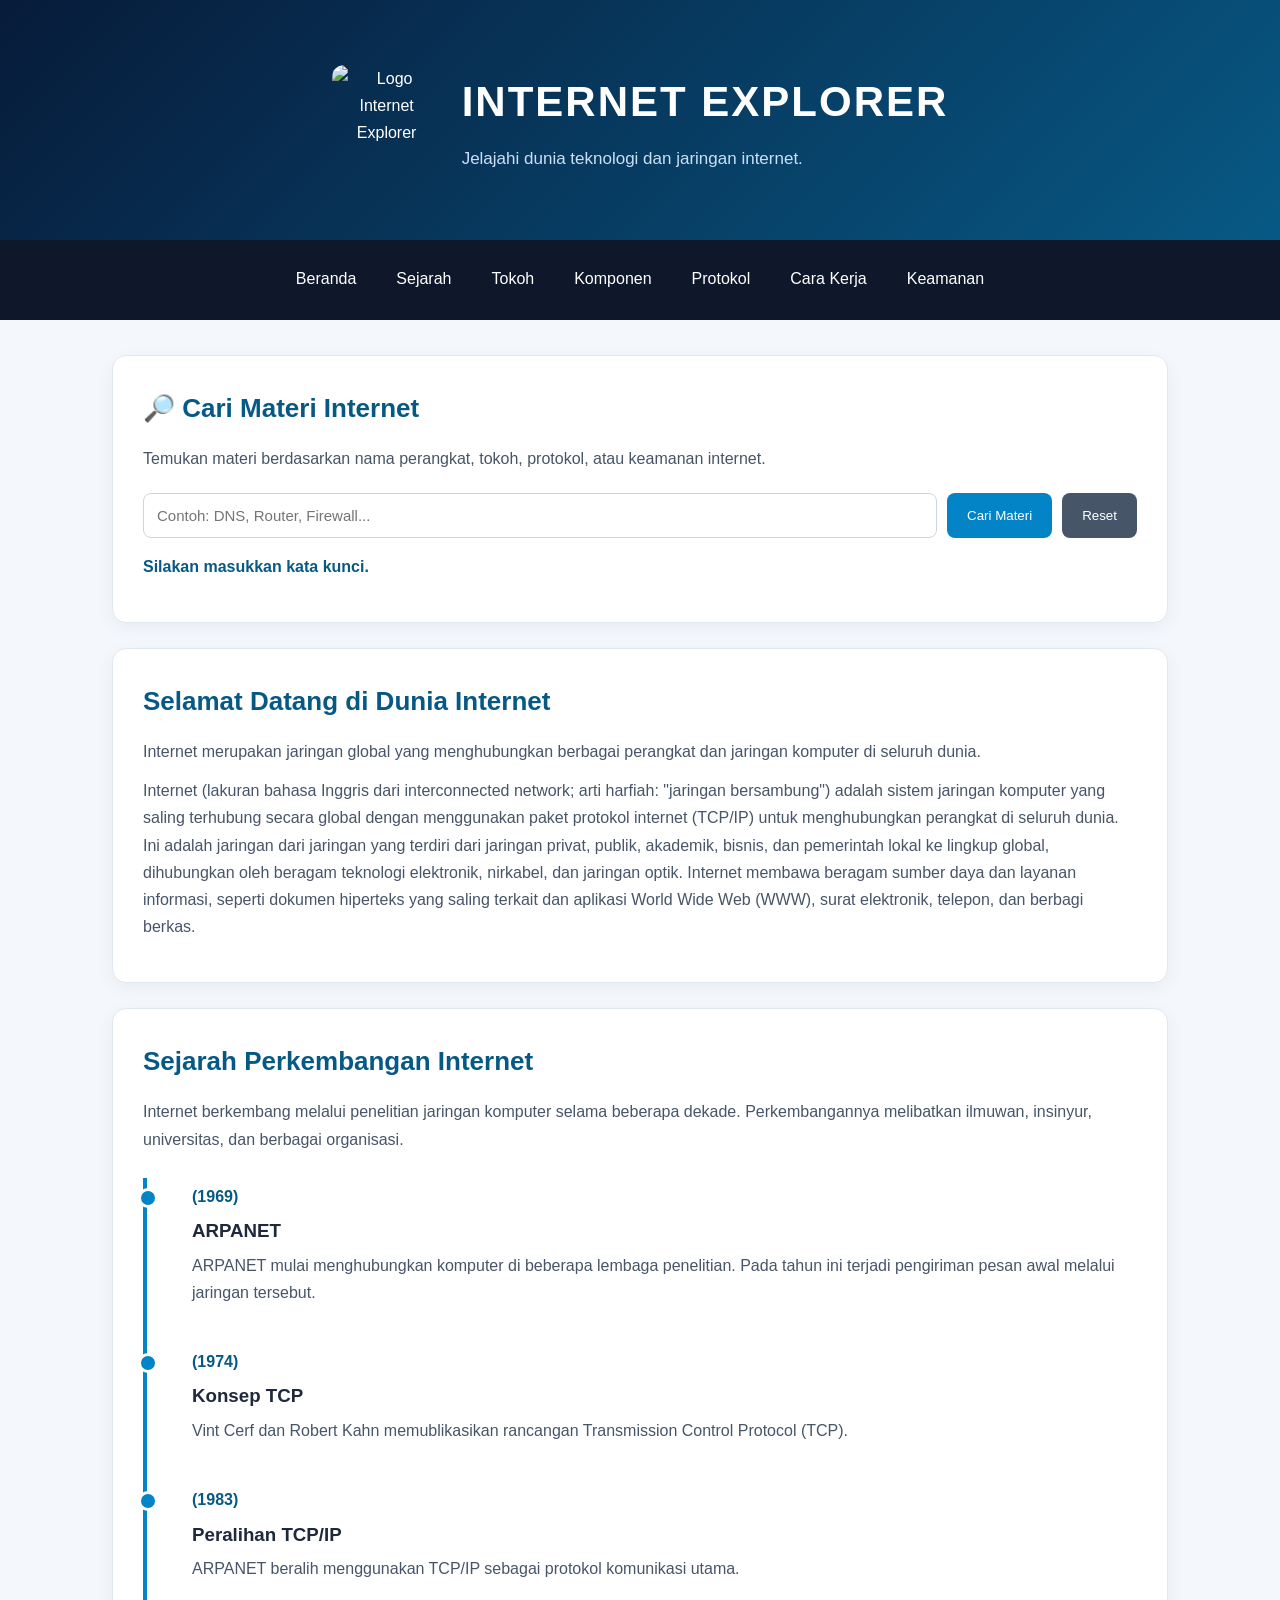
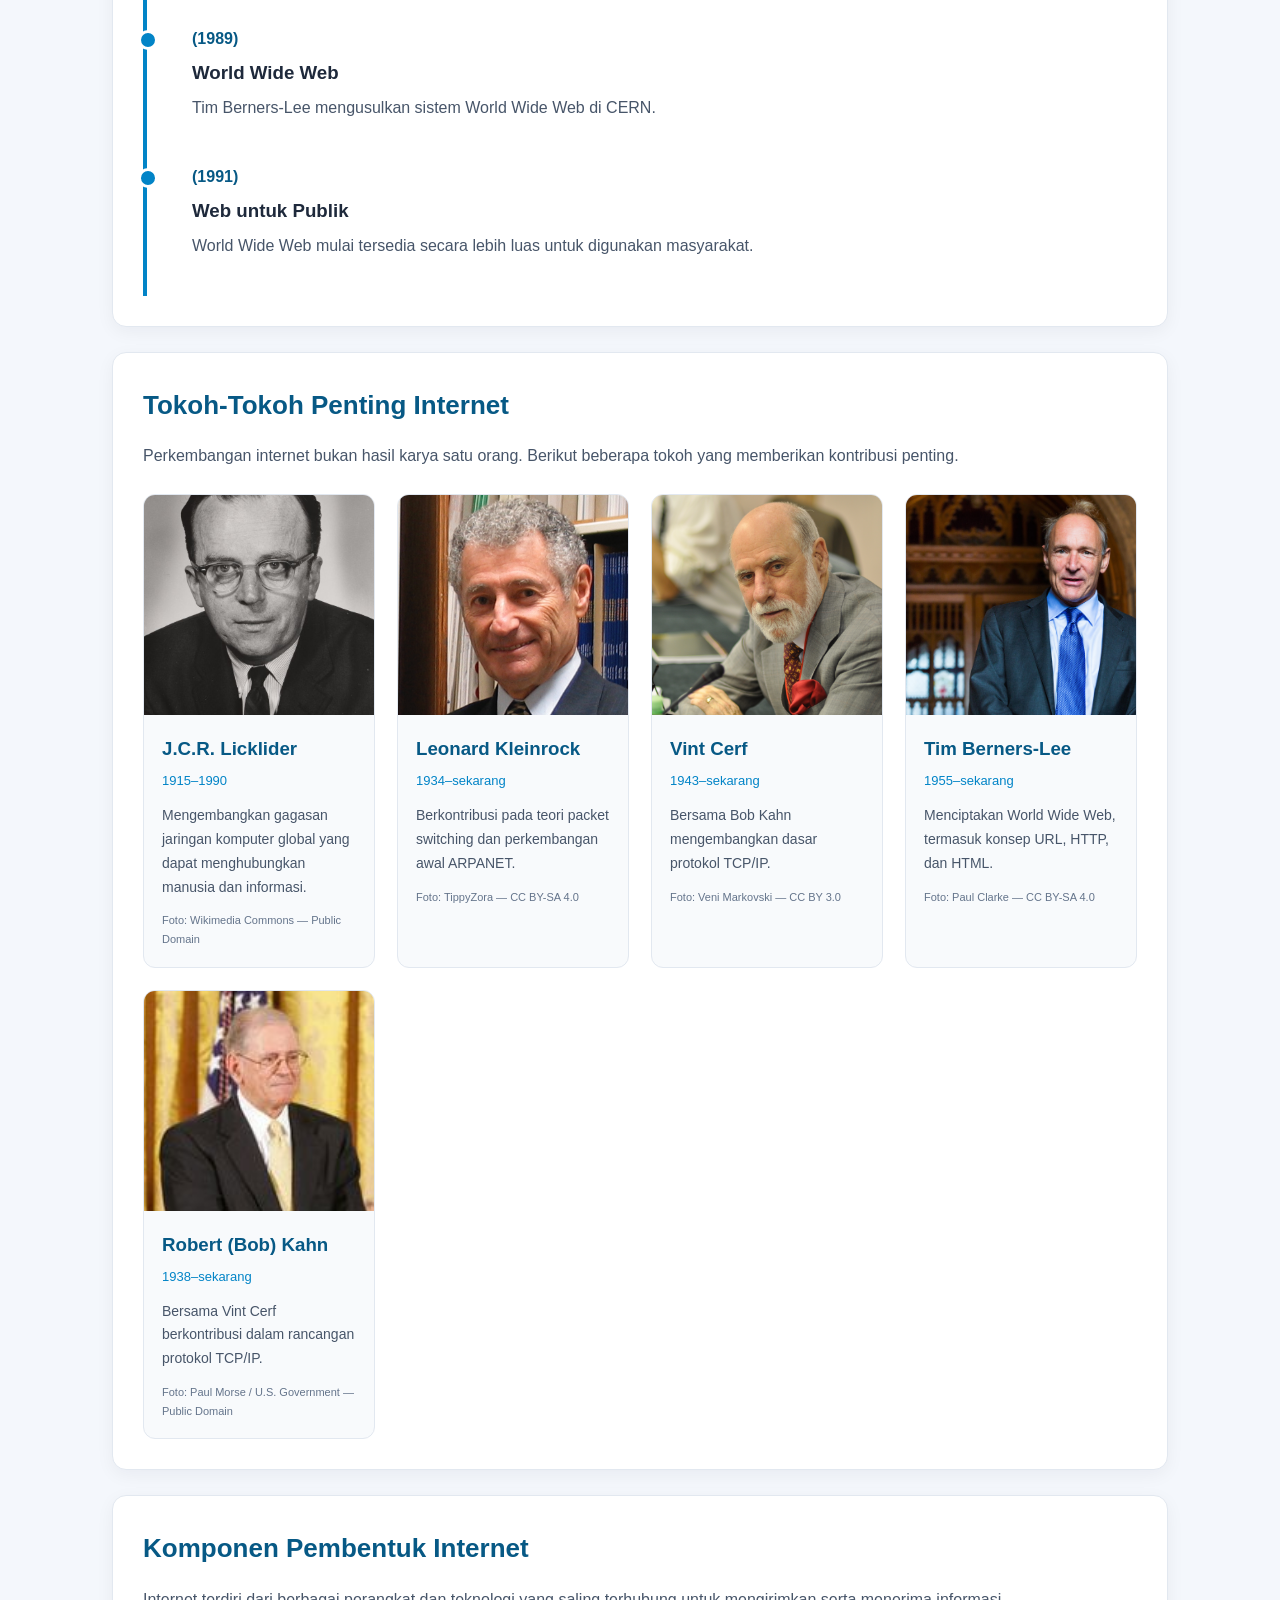
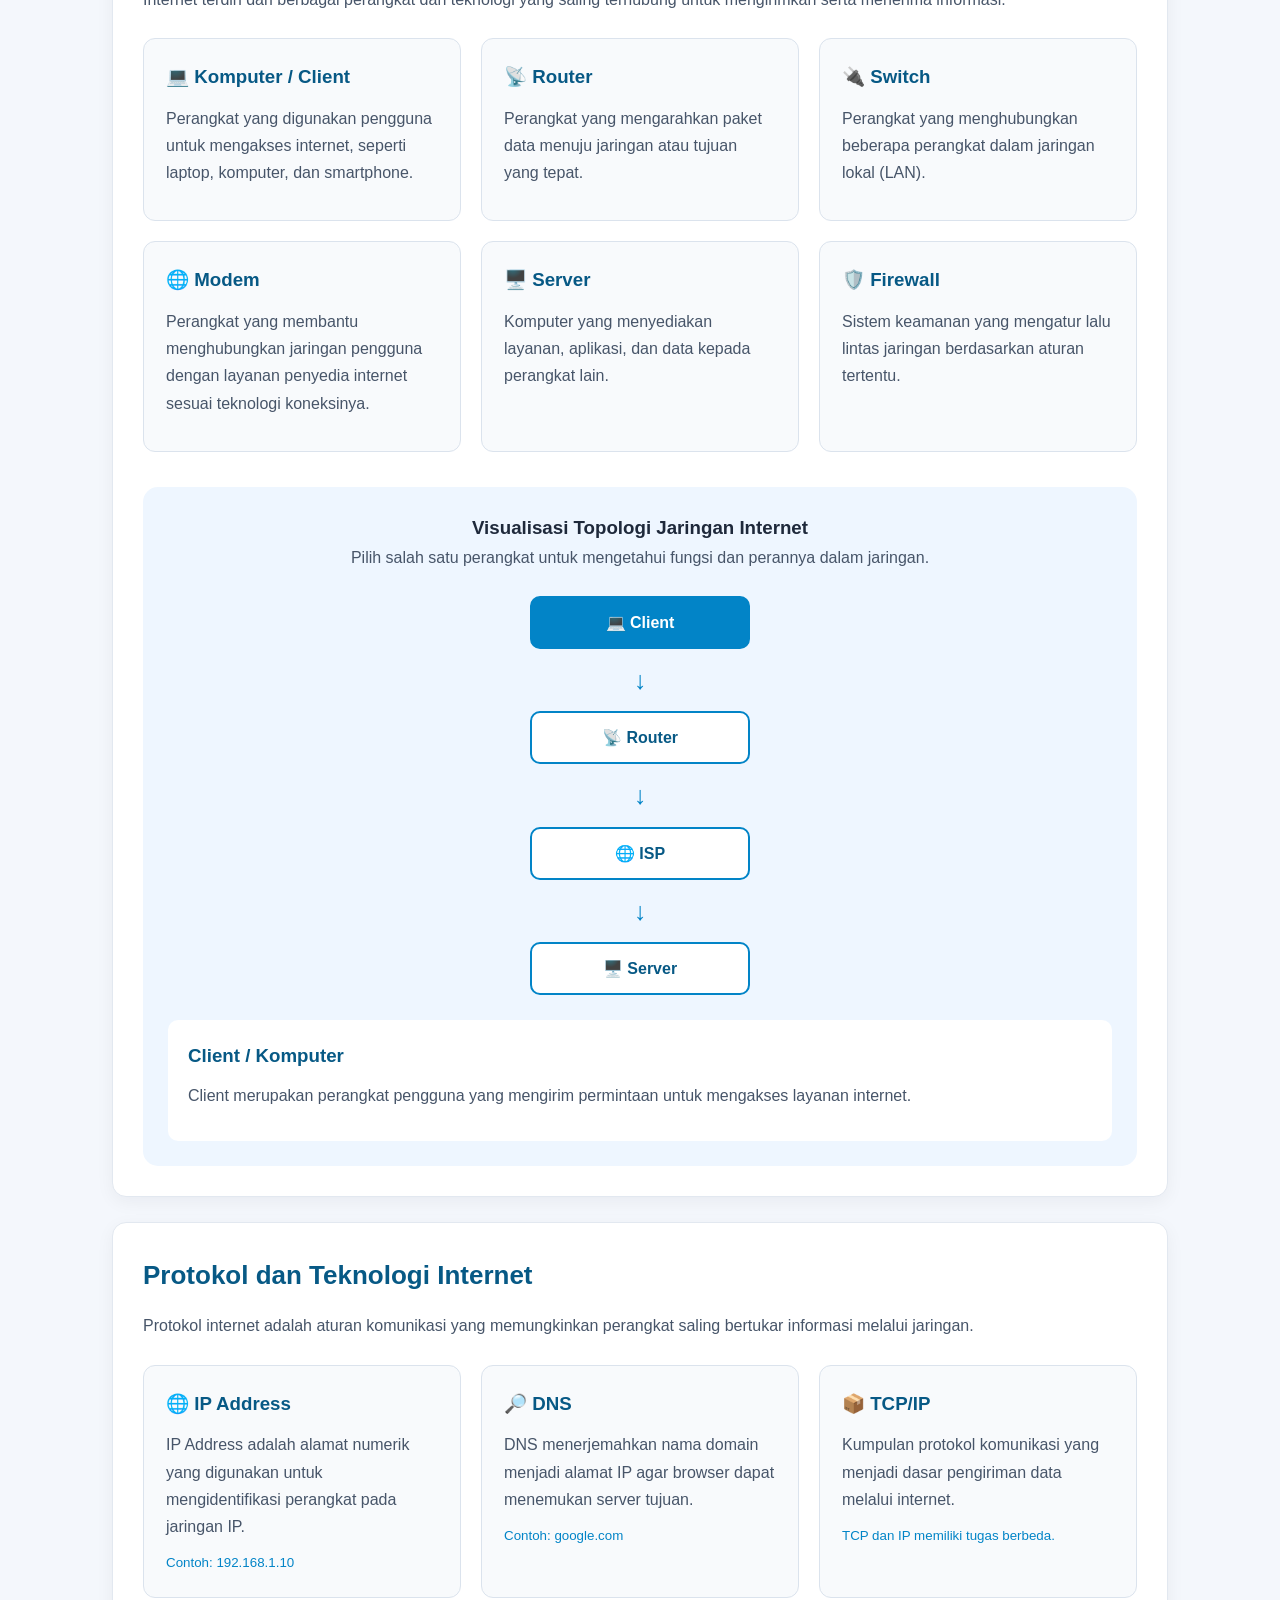
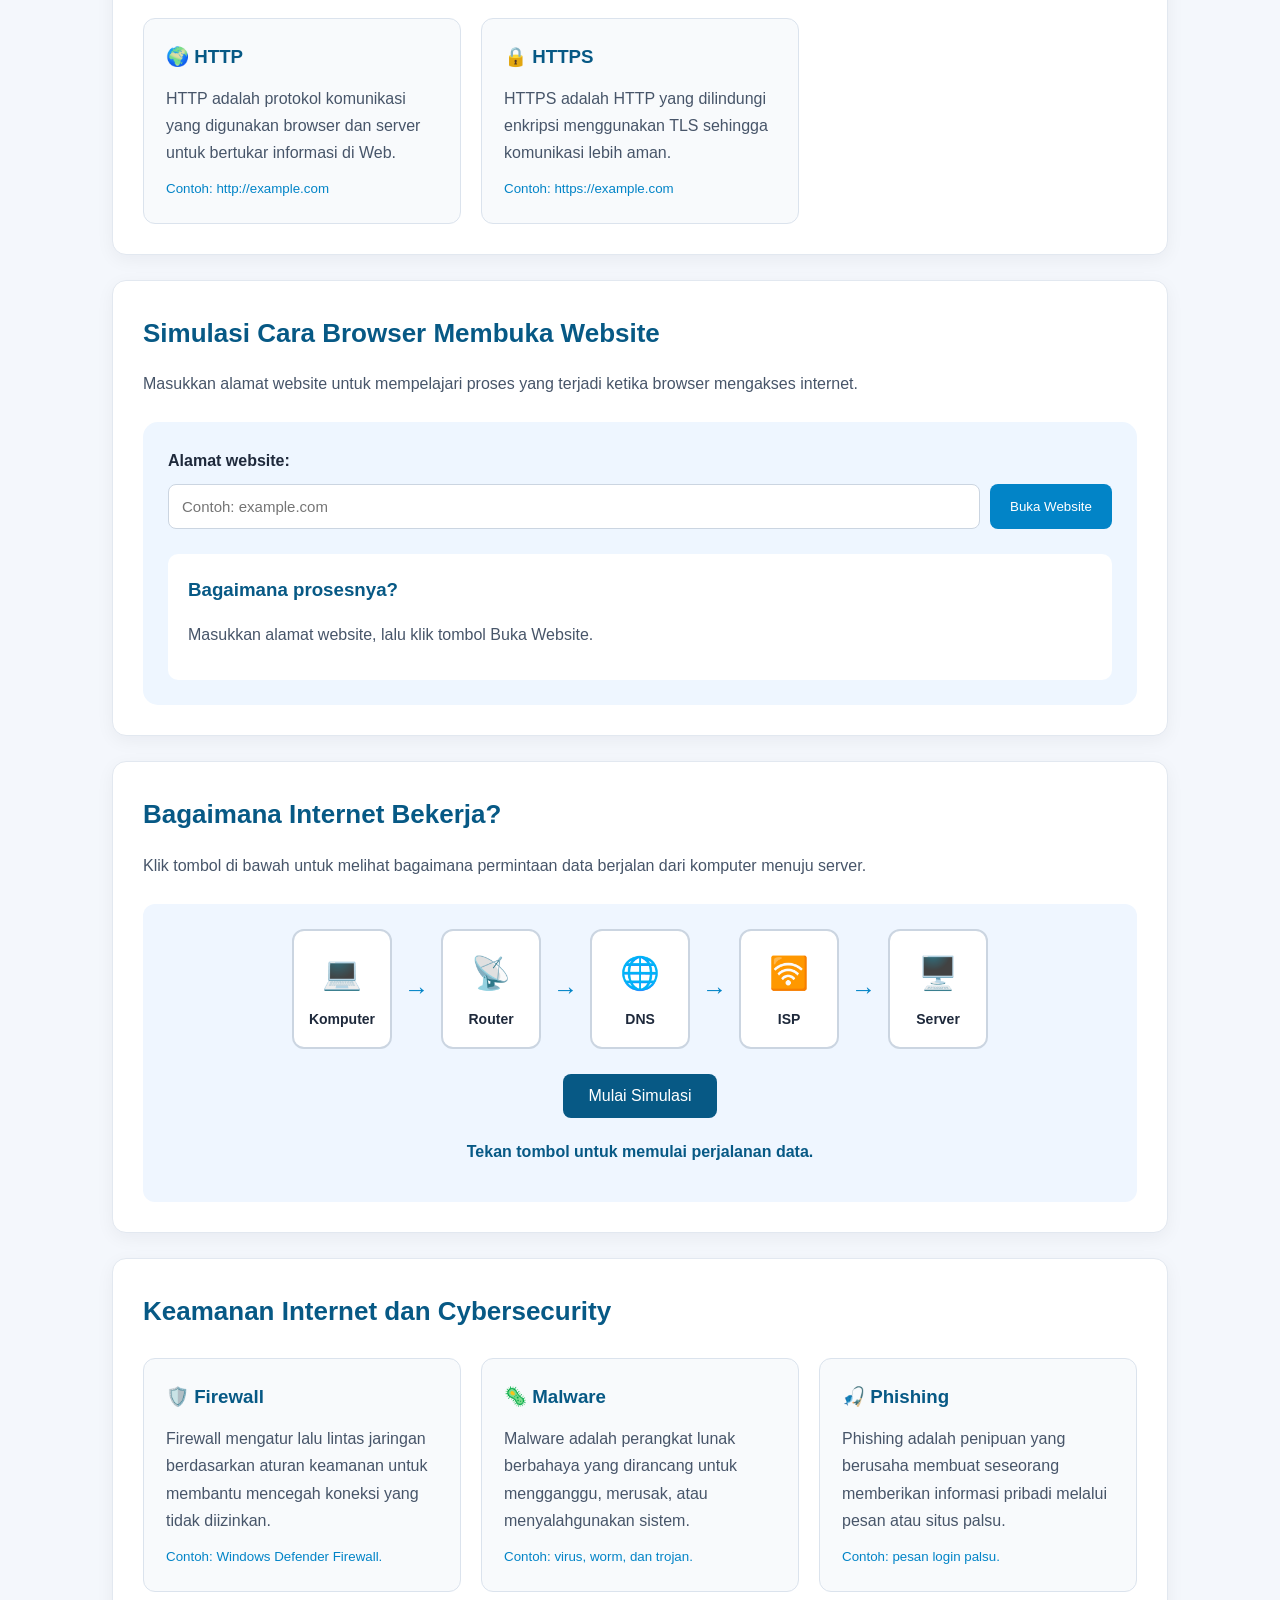
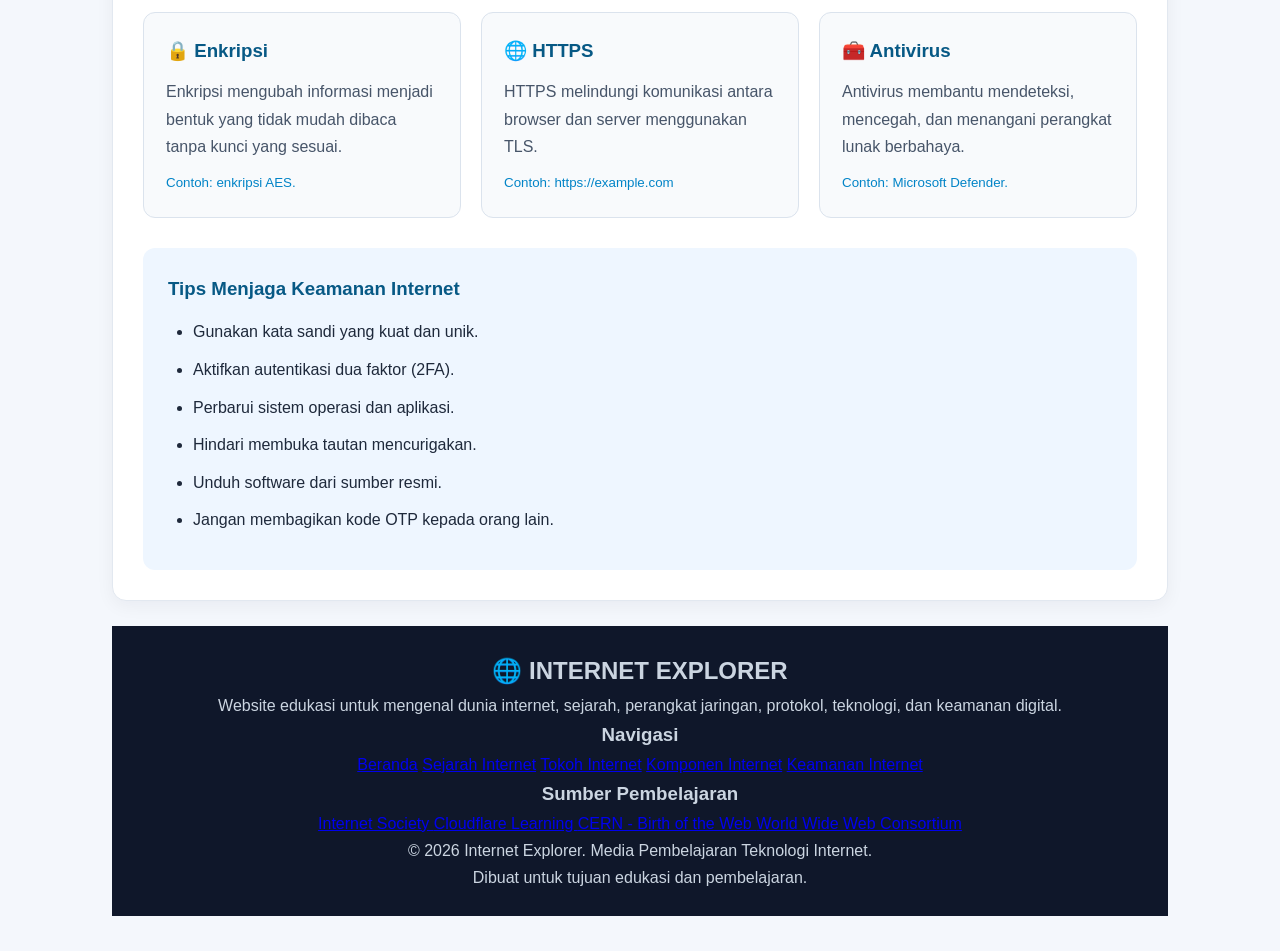
==== commit 30cea055: "Update branding and add favicon" ====
--- a/index.html
+++ b/index.html
@@ -9,7 +9,8 @@
     <meta name="description" content="Belajar mengenal sejarah, teknologi, dan cara kerja internet.">
 
     <title>Internet Explorer | Mengenal Dunia Internet</title>
-
+    
+    <link rel="icon" type="image/svg+xml" href="favicon.svg">
     <link rel="stylesheet" href="css/style.css">
 </head>
 
@@ -17,8 +18,18 @@
 
     <!-- HEADER: Bagian atas website -->
     <header>
-        <h1>INTERNET EXPLORER</h1>
-        <p>Jelajahi dunia teknologi dan jaringan internet.</p>
+        <div class="header-brand">
+            <img
+                src="images/branding/logo-internet-explorer.png"
+                alt="Logo Internet Explorer"
+                class="logo-website"
+            >
+
+            <div class="header-text">
+                <h1>INTERNET EXPLORER</h1>
+                <p>Jelajahi dunia teknologi dan jaringan internet.</p>
+            </div>
+        </div>
     </header>
 
     <!-- NAVIGASI: Menu website -->
@@ -78,10 +89,7 @@
             </p>
 
             <p>
-                Melalui website ini, kita akan mempelajari bagaimana
-                internet berkembang, siapa tokoh penting di baliknya,
-                serta bagaimana data dapat dikirim ke seluruh dunia.
-            </p>
+                Internet (lakuran bahasa Inggris dari interconnected network; arti harfiah: "jaringan bersambung") adalah sistem jaringan komputer yang saling terhubung secara global dengan menggunakan paket protokol internet (TCP/IP) untuk menghubungkan perangkat di seluruh dunia. Ini adalah jaringan dari jaringan yang terdiri dari jaringan privat, publik, akademik, bisnis, dan pemerintah lokal ke lingkup global, dihubungkan oleh beragam teknologi elektronik, nirkabel, dan jaringan optik. Internet membawa beragam sumber daya dan layanan informasi, seperti dokumen hiperteks yang saling terkait dan aplikasi World Wide Web (WWW), surat elektronik, telepon, dan berbagi berkas.
         </section>
 
         <!-- SEJARAH -->
@@ -546,12 +554,6 @@
 
             <h2>Keamanan Internet dan Cybersecurity</h2>
 
-            <p>
-                Keamanan internet merupakan upaya melindungi
-                perangkat, jaringan, aplikasi, dan data dari
-                akses yang tidak sah serta ancaman digital.
-            </p>
-
             <div class="keamanan-container">
 
                 <article class="keamanan-card">
@@ -633,8 +635,7 @@
         </section>
 
     <!-- FOOTER -->
-    
-<footer class="footer">
+    <footer class="footer">
 
     <div class="footer-container">
 
--- a/css/style.css
+++ b/css/style.css
@@ -837,3 +837,49 @@
     }
 
 }
+/* IDENTITAS BRAND WEBSITE */
+.header-brand {
+    display: flex;
+    align-items: center;
+    justify-content: center;
+    gap: 20px;
+    max-width: 900px;
+    margin: 0 auto;
+}
+
+.logo-website {
+    width: 110px;
+    height: 110px;
+    object-fit: contain;
+    border-radius: 12px;
+}
+
+.header-text {
+    text-align: left;
+}
+
+.header-text h1 {
+    margin-bottom: 8px;
+}
+
+.header-text p {
+    margin-top: 0;
+}
+
+/* Tampilan HP */
+@media (max-width: 600px) {
+    .header-brand {
+        flex-direction: column;
+        gap: 10px;
+        text-align: center;
+    }
+
+    .logo-website {
+        width: 85px;
+        height: 85px;
+    }
+
+    .header-text {
+        text-align: center;
+    }
+}
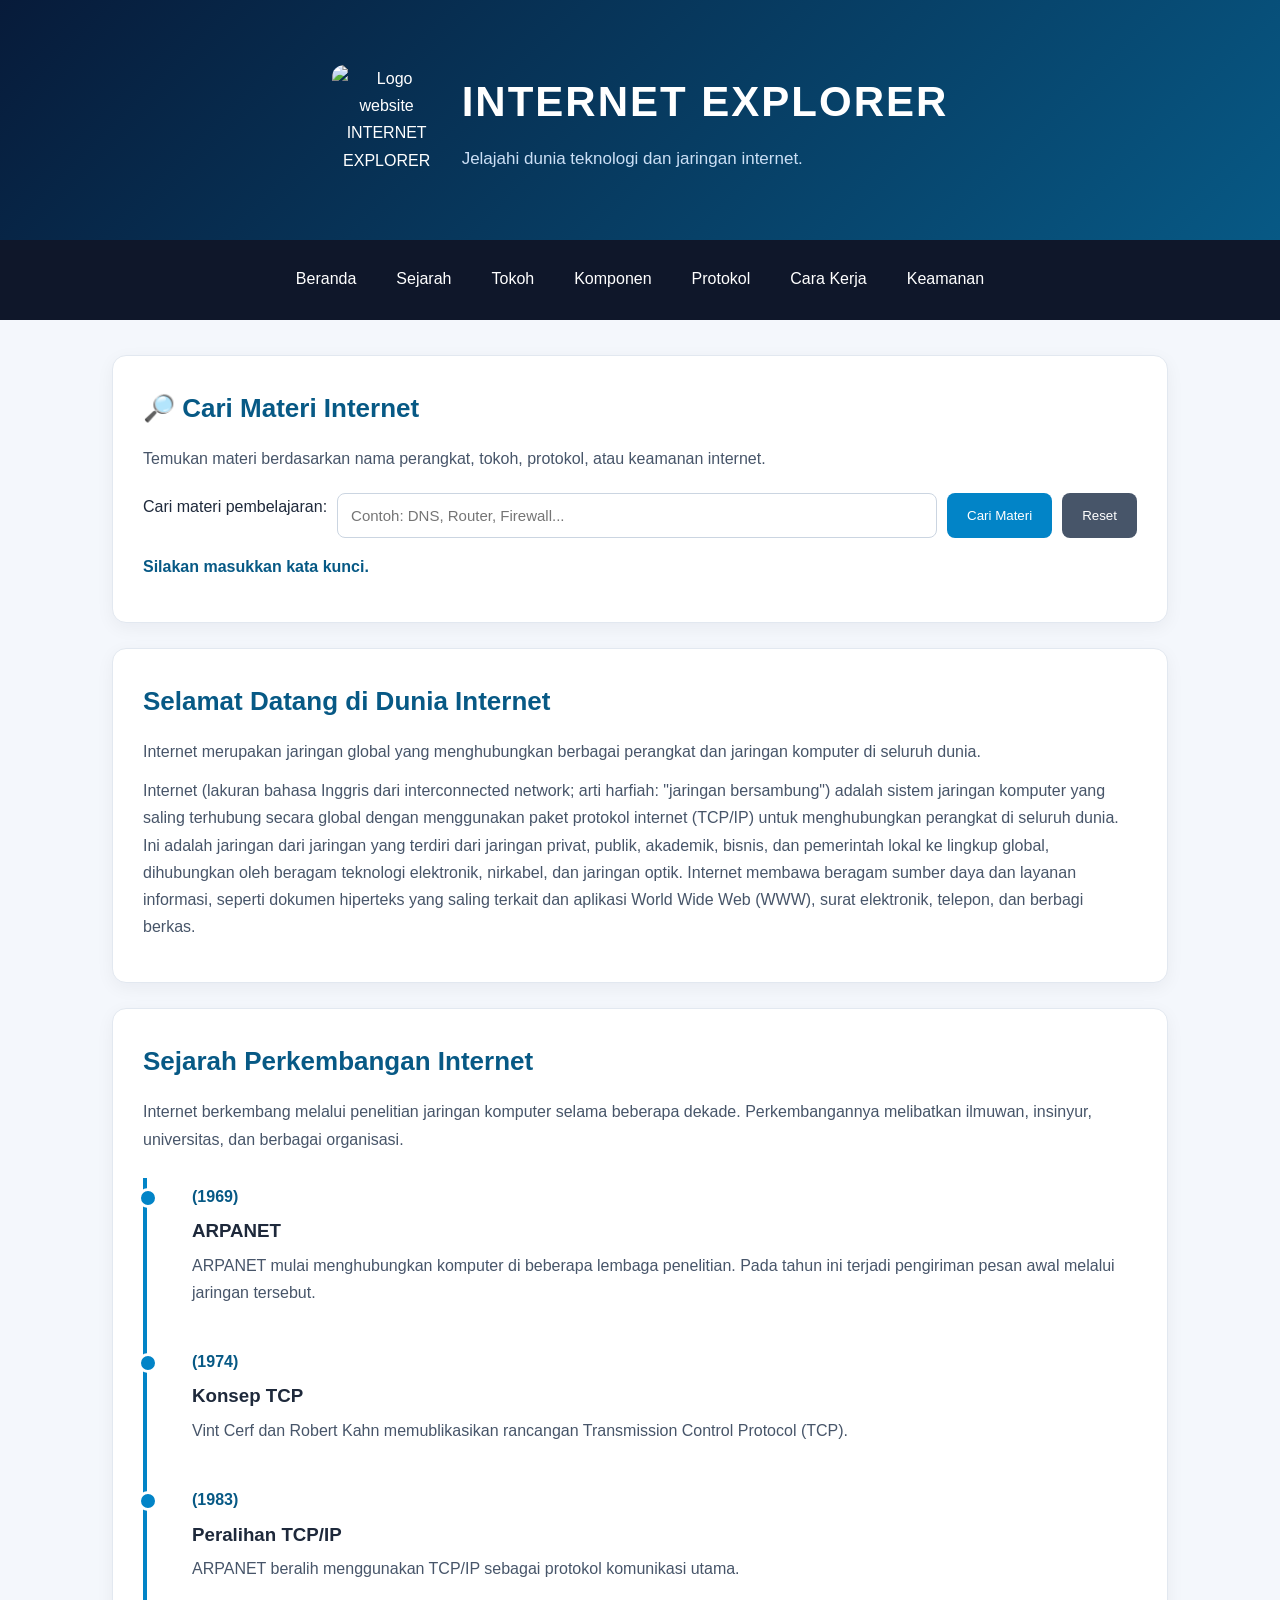
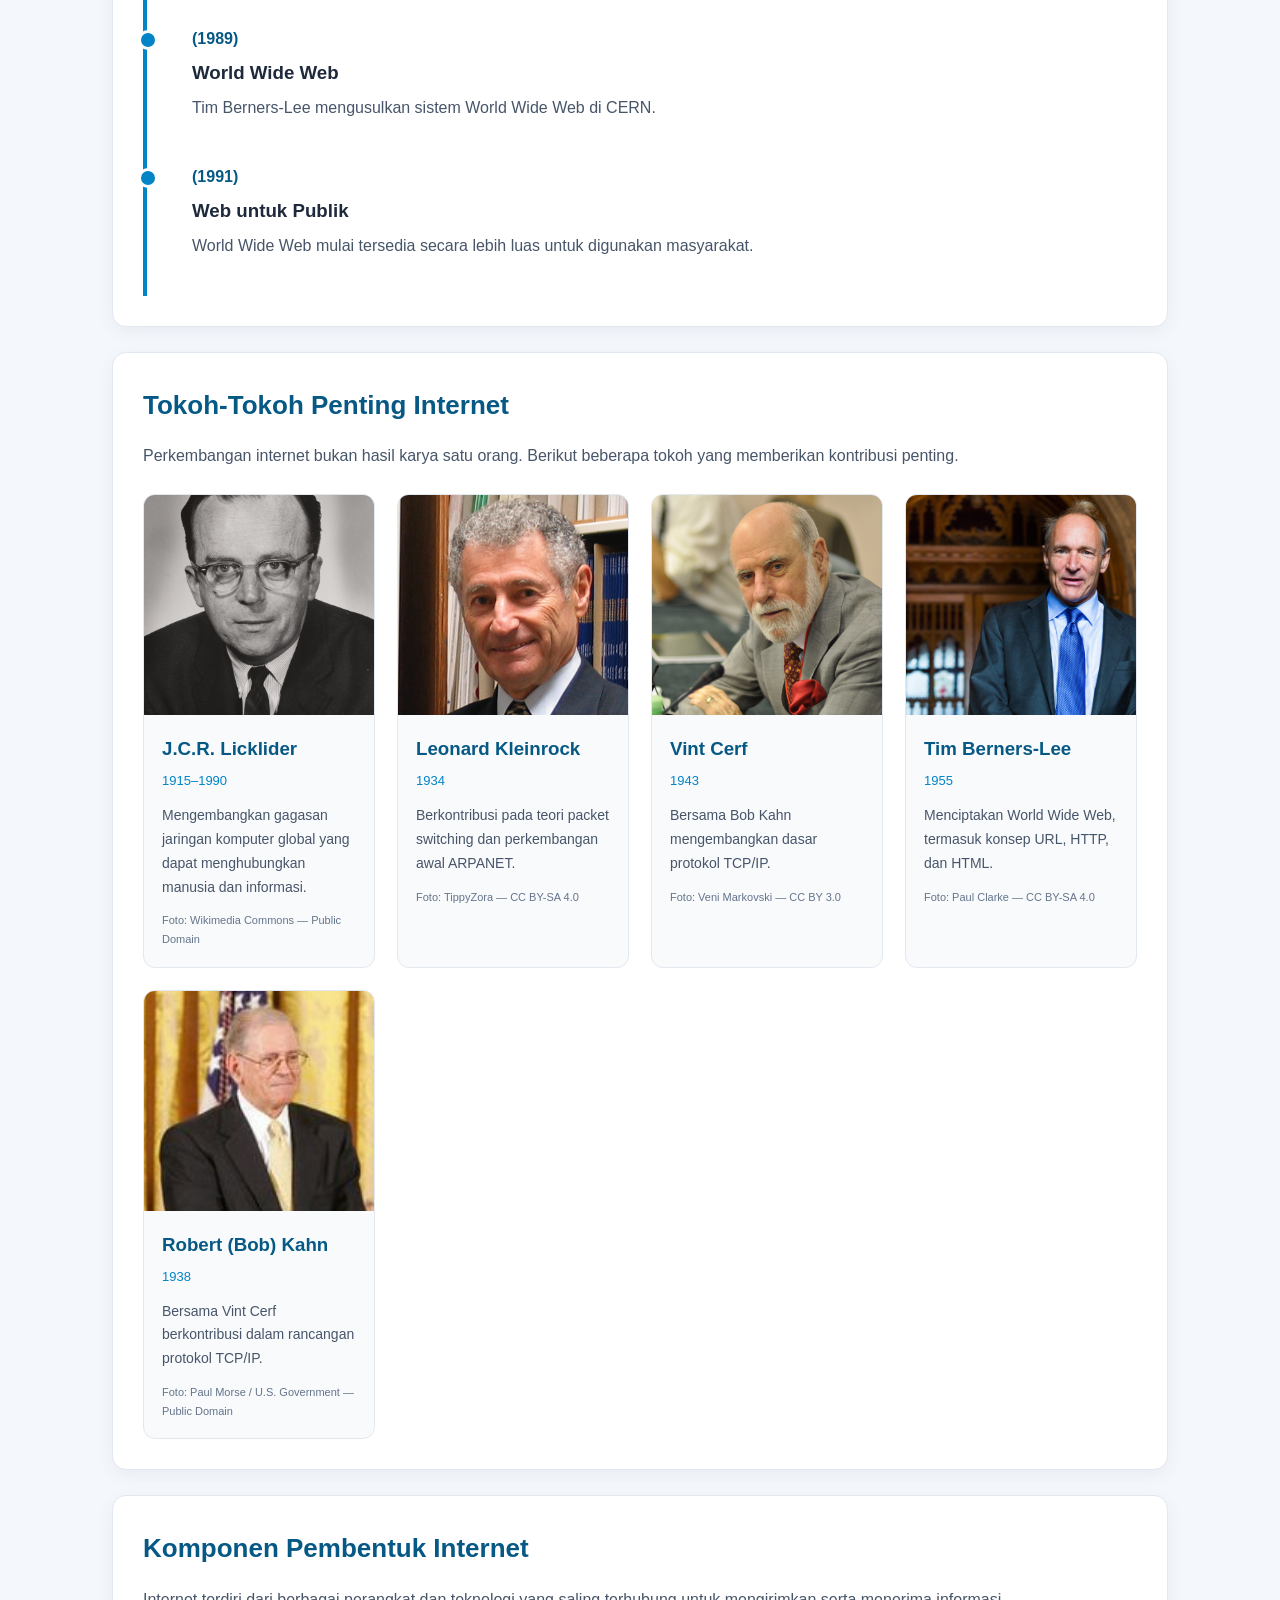
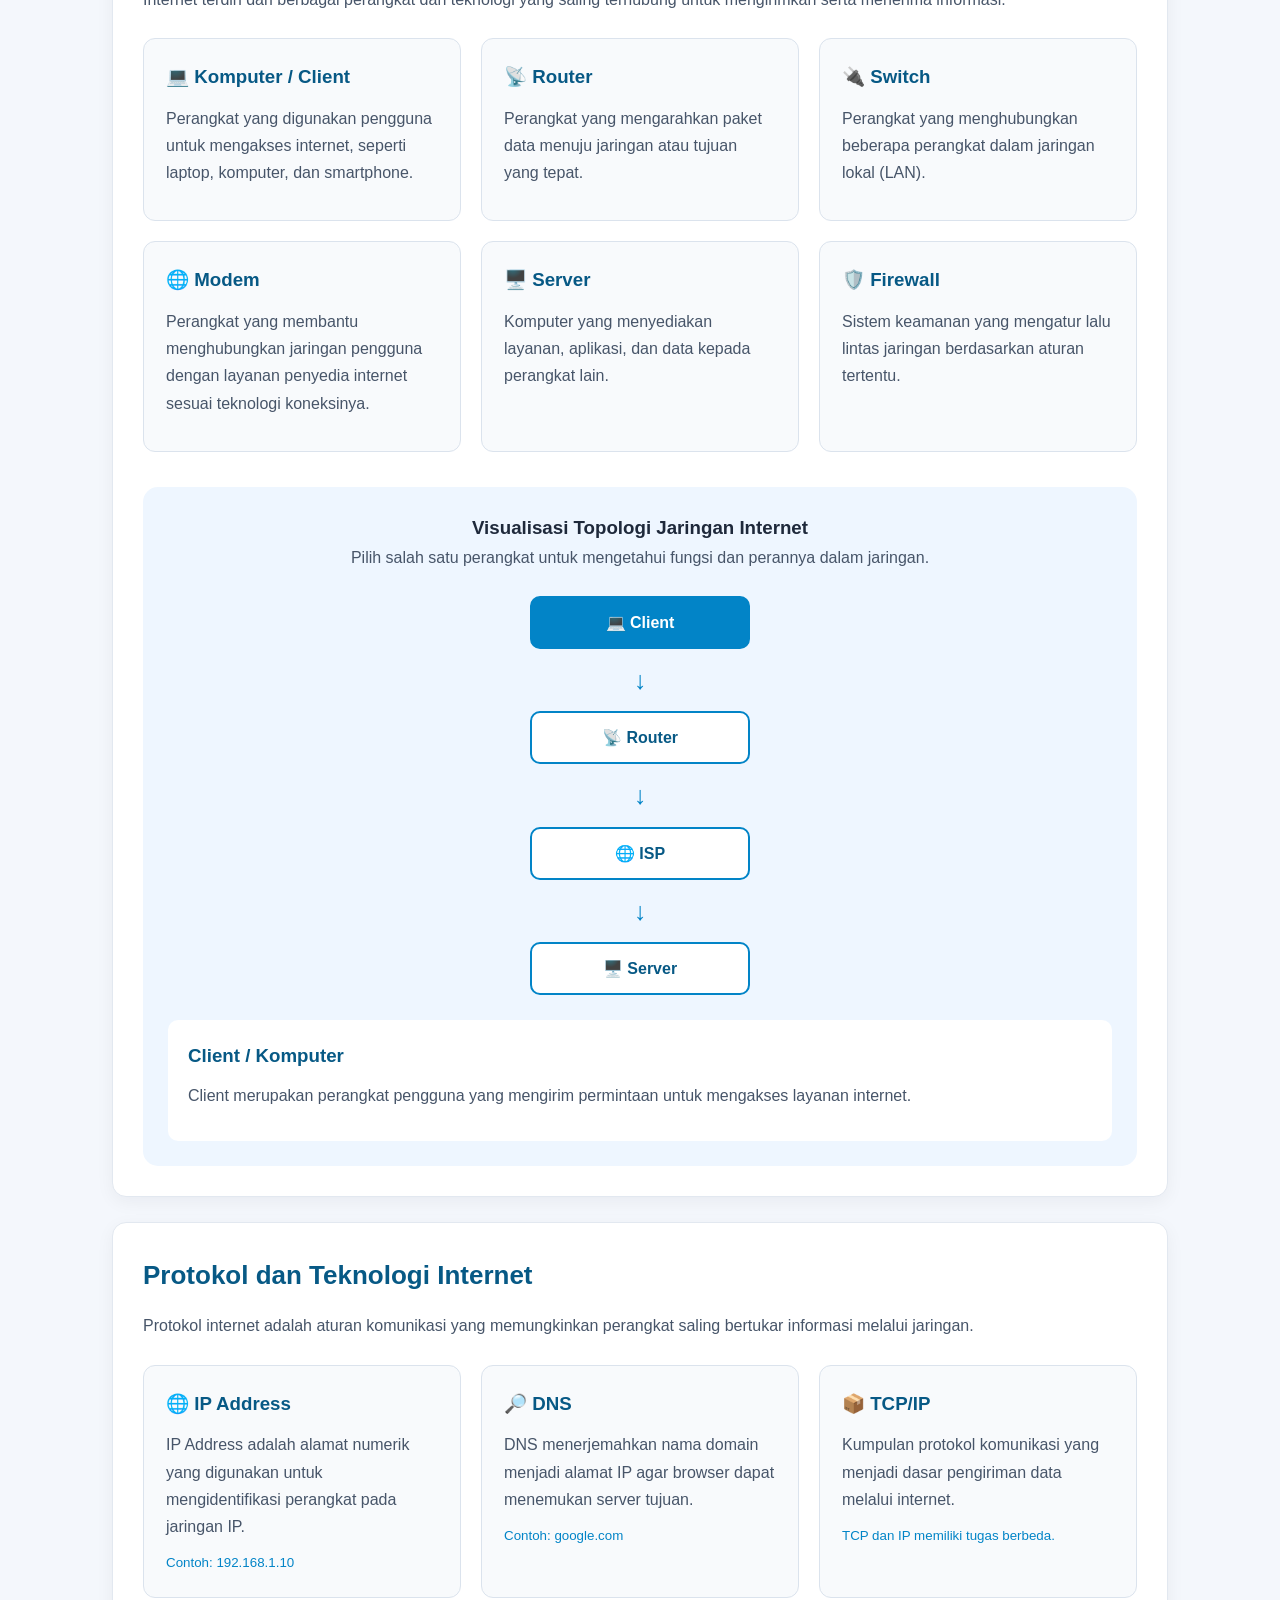
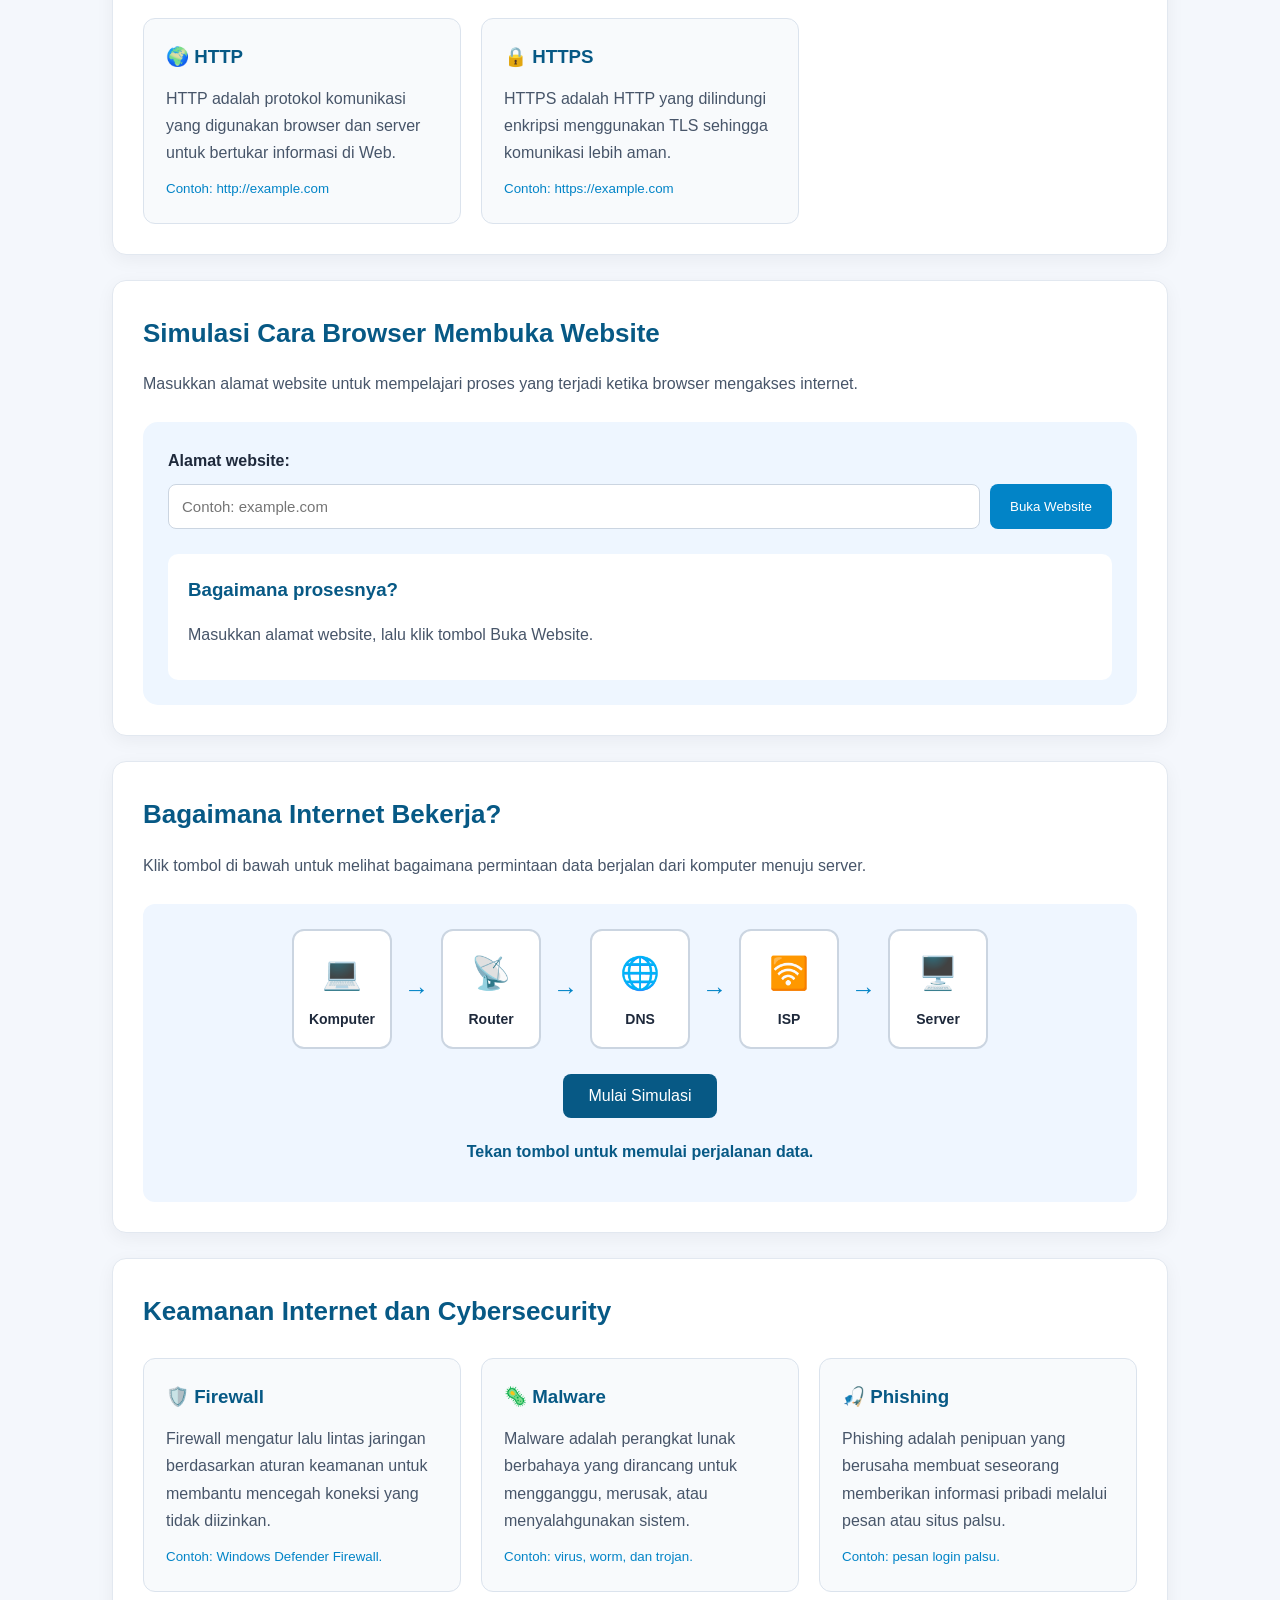
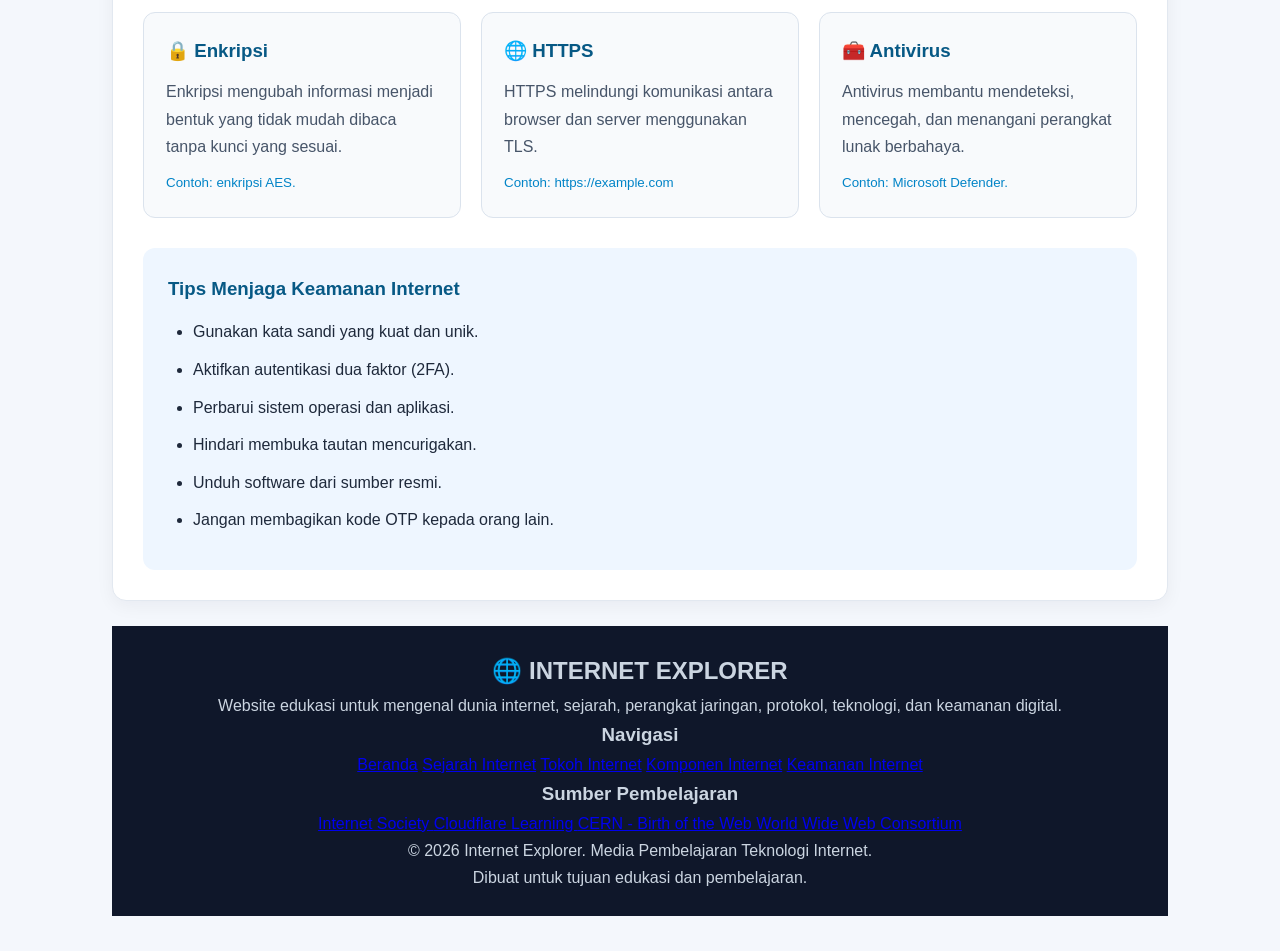
==== commit 6b3a04aa: "Add Google verification file" ====
--- a/index.html
+++ b/index.html
@@ -3,14 +3,41 @@
 <html lang="id">
 
 <head>
+    <meta name="google-site-verification" content="XWLoJxNkoaQBDhSgtcjkoI0xU3aWRo1C-rMS_1YdP0w" />
     <meta charset="UTF-8">
     <meta name="viewport" content="width=device-width, initial-scale=1.0">
 
-    <meta name="description" content="Belajar mengenal sejarah, teknologi, dan cara kerja internet.">
-
-    <title>Internet Explorer | Mengenal Dunia Internet</title>
-    
+    <!-- SEO Dasar -->
+    <title>Internet Explorer | Belajar Sejarah dan Teknologi Internet</title>
+
+    <meta name="description" content="Jelajahi sejarah internet, tokoh penting, teknologi jaringan, protokol, cara kerja internet, dan keamanan digital melalui pembelajaran interaktif.">
+
+    <meta name="author" content="INTERNET EXPLORER">
+
+    <!-- Open Graph: Tampilan saat link dibagikan -->
+    <meta property="og:type" content="website">
+
+    <meta property="og:title" content="INTERNET EXPLORER | Mengenal Dunia Internet">
+
+    <meta property="og:description" content="Jelajahi sejarah internet, tokoh penting, teknologi jaringan, dan cara kerja internet melalui pembelajaran interaktif.">
+
+    <meta property="og:url" content="https://muhammadfuadin385-kelvin.github.io/internet-explorer/">
+
+    <meta property="og:site_name" content="INTERNET EXPLORER">
+
+    <meta name="robots" content="index, follow">
+
+    <link rel="canonical" href="https://muhammadfuadin385-kelvin.github.io/internet-explorer/">
+
+    <!-- Twitter Card -->
+    <meta name="twitter:card" content="summary">
+    <meta name="twitter:title" content="INTERNET EXPLORER">
+    <meta name="twitter:description" content="Belajar sejarah, teknologi, dan cara kerja internet secara interaktif.">
+
+    <!-- Favicon -->
     <link rel="icon" type="image/svg+xml" href="favicon.svg">
+
+    <!-- CSS -->
     <link rel="stylesheet" href="css/style.css">
 </head>
 
@@ -20,10 +47,12 @@
     <header>
         <div class="header-brand">
             <img
-                src="images/branding/logo-internet-explorer.png"
-                alt="Logo Internet Explorer"
-                class="logo-website"
-            >
+            src="images/branding/logo-internet-explorer.png"
+            alt="Logo website INTERNET EXPLORER dengan ilustrasi jaringan internet"
+            class="logo-website"
+            width="100"
+            height="100"
+        >
 
             <div class="header-text">
                 <h1>INTERNET EXPLORER</h1>
@@ -33,7 +62,7 @@
     </header>
 
     <!-- NAVIGASI: Menu website -->
-    <nav>
+    <nav aria-label="Navigasi utama">
         <a href="#beranda">Beranda</a>
         <a href="#sejarah">Sejarah</a>
         <a href="#tokoh">Tokoh</a>
@@ -57,6 +86,10 @@
             </p>
 
             <div class="pencarian-box">
+                
+                <label for="input-pencarian">
+                    Cari materi pembelajaran:
+                </label>
 
                 <input
                     type="text"
@@ -170,7 +203,7 @@
                 <!-- TOKOH 1 -->
                 <article class="tokoh-card">
                     <img src="images/tokoh/Portrait_of_J._C._R._Licklider.jpg"
-                        alt="Foto J.C.R. Licklider">
+                         alt="Foto J.C.R. Licklider">
 
                     <div class="tokoh-info">
                         <h3>J.C.R. Licklider</h3>
@@ -193,7 +226,7 @@
 
                     <div class="tokoh-info">
                         <h3>Leonard Kleinrock</h3>
-                        <span>1934–sekarang</span>
+                        <span>1934</span>
                         <p>
                             Berkontribusi pada teori packet switching
                             dan perkembangan awal ARPANET.
@@ -211,7 +244,7 @@
 
                     <div class="tokoh-info">
                         <h3>Vint Cerf</h3>
-                        <span>1943–sekarang</span>
+                        <span>1943</span>
                         <p>
                             Bersama Bob Kahn mengembangkan
                             dasar protokol TCP/IP.
@@ -226,9 +259,10 @@
                 <article class="tokoh-card">
                     <img src="images/tokoh/Sir_Tim_Berners-Lee.jpg"
                          alt="Foto Tim Berners-Lee">
+
                     <div class="tokoh-info">
                         <h3>Tim Berners-Lee</h3>
-                        <span>1955–sekarang</span>
+                        <span>1955</span>
                         <p>
                             Menciptakan World Wide Web,
                             termasuk konsep URL, HTTP, dan HTML.
@@ -246,7 +280,7 @@
 
                     <div class="tokoh-info">
                         <h3>Robert (Bob) Kahn</h3>
-                        <span>1938–sekarang</span>
+                        <span>1938</span>
                         <p>
                             Bersama Vint Cerf berkontribusi
                             dalam rancangan protokol TCP/IP.
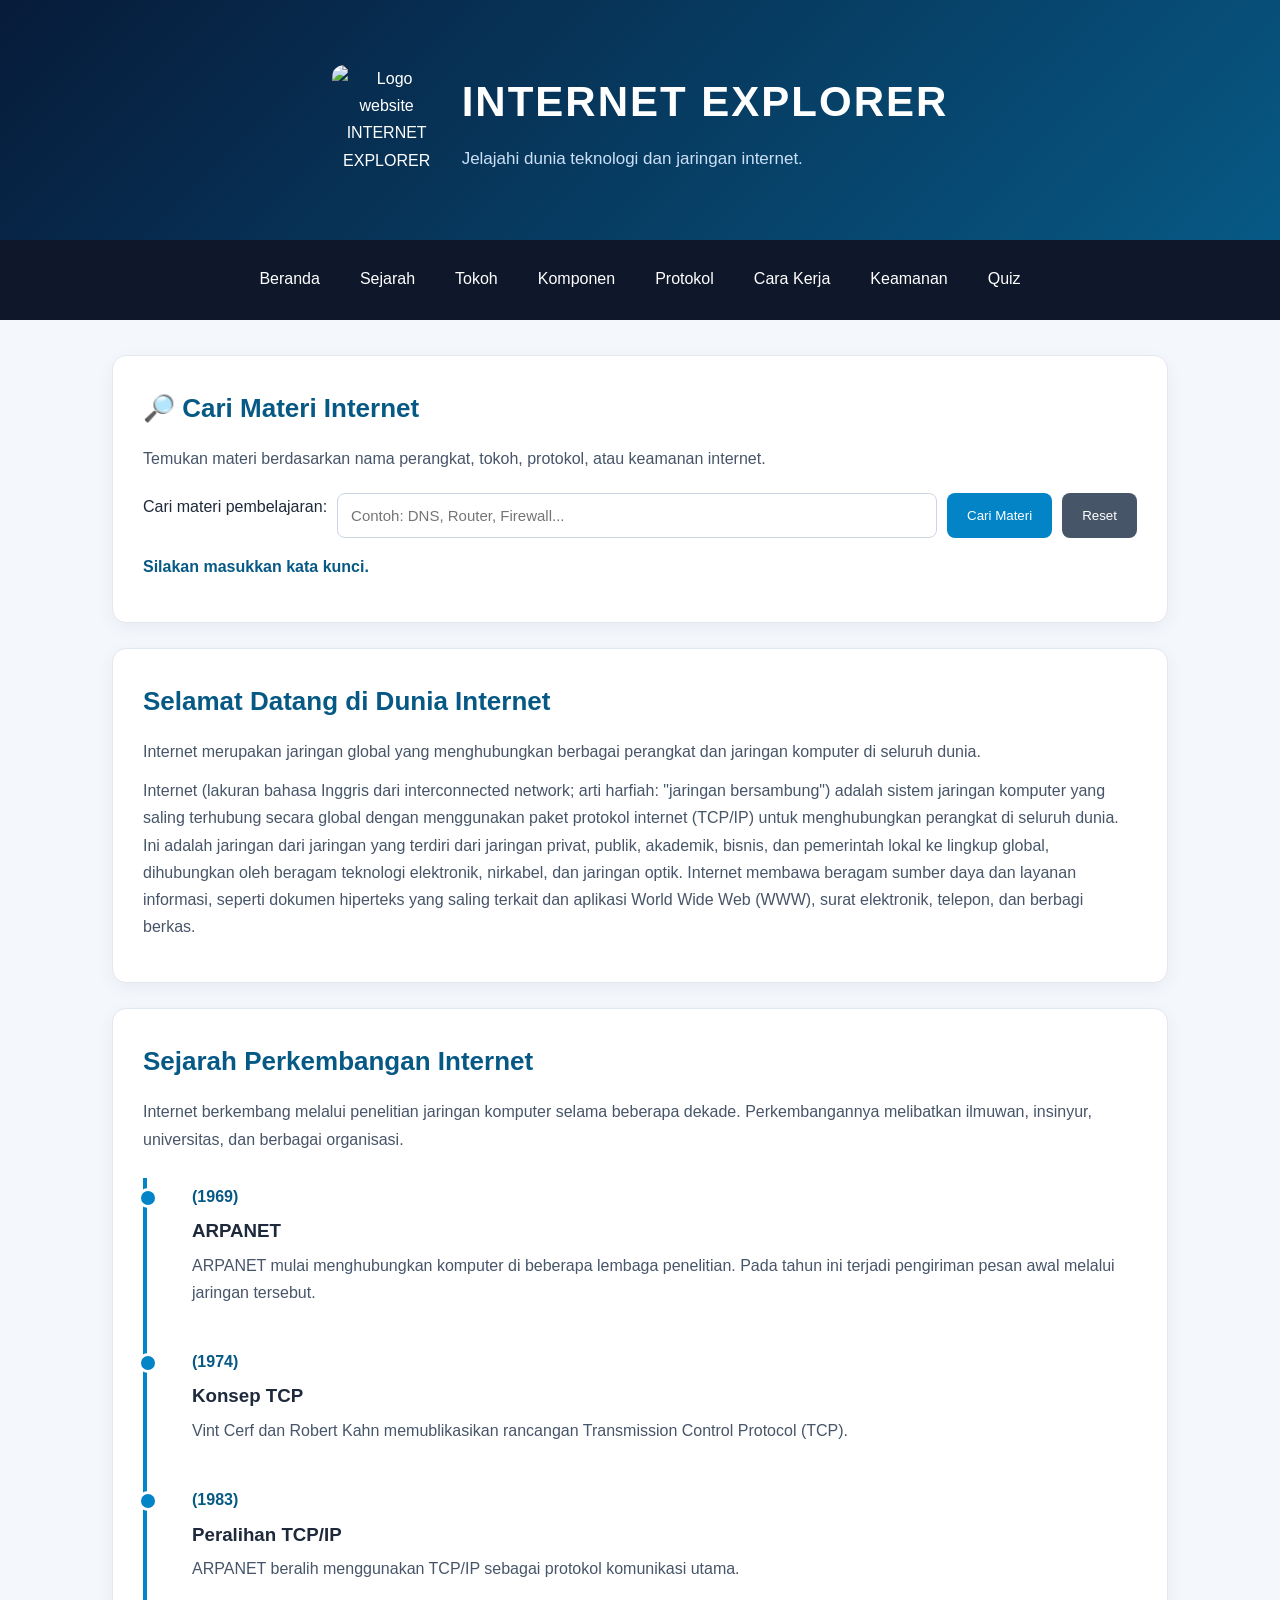
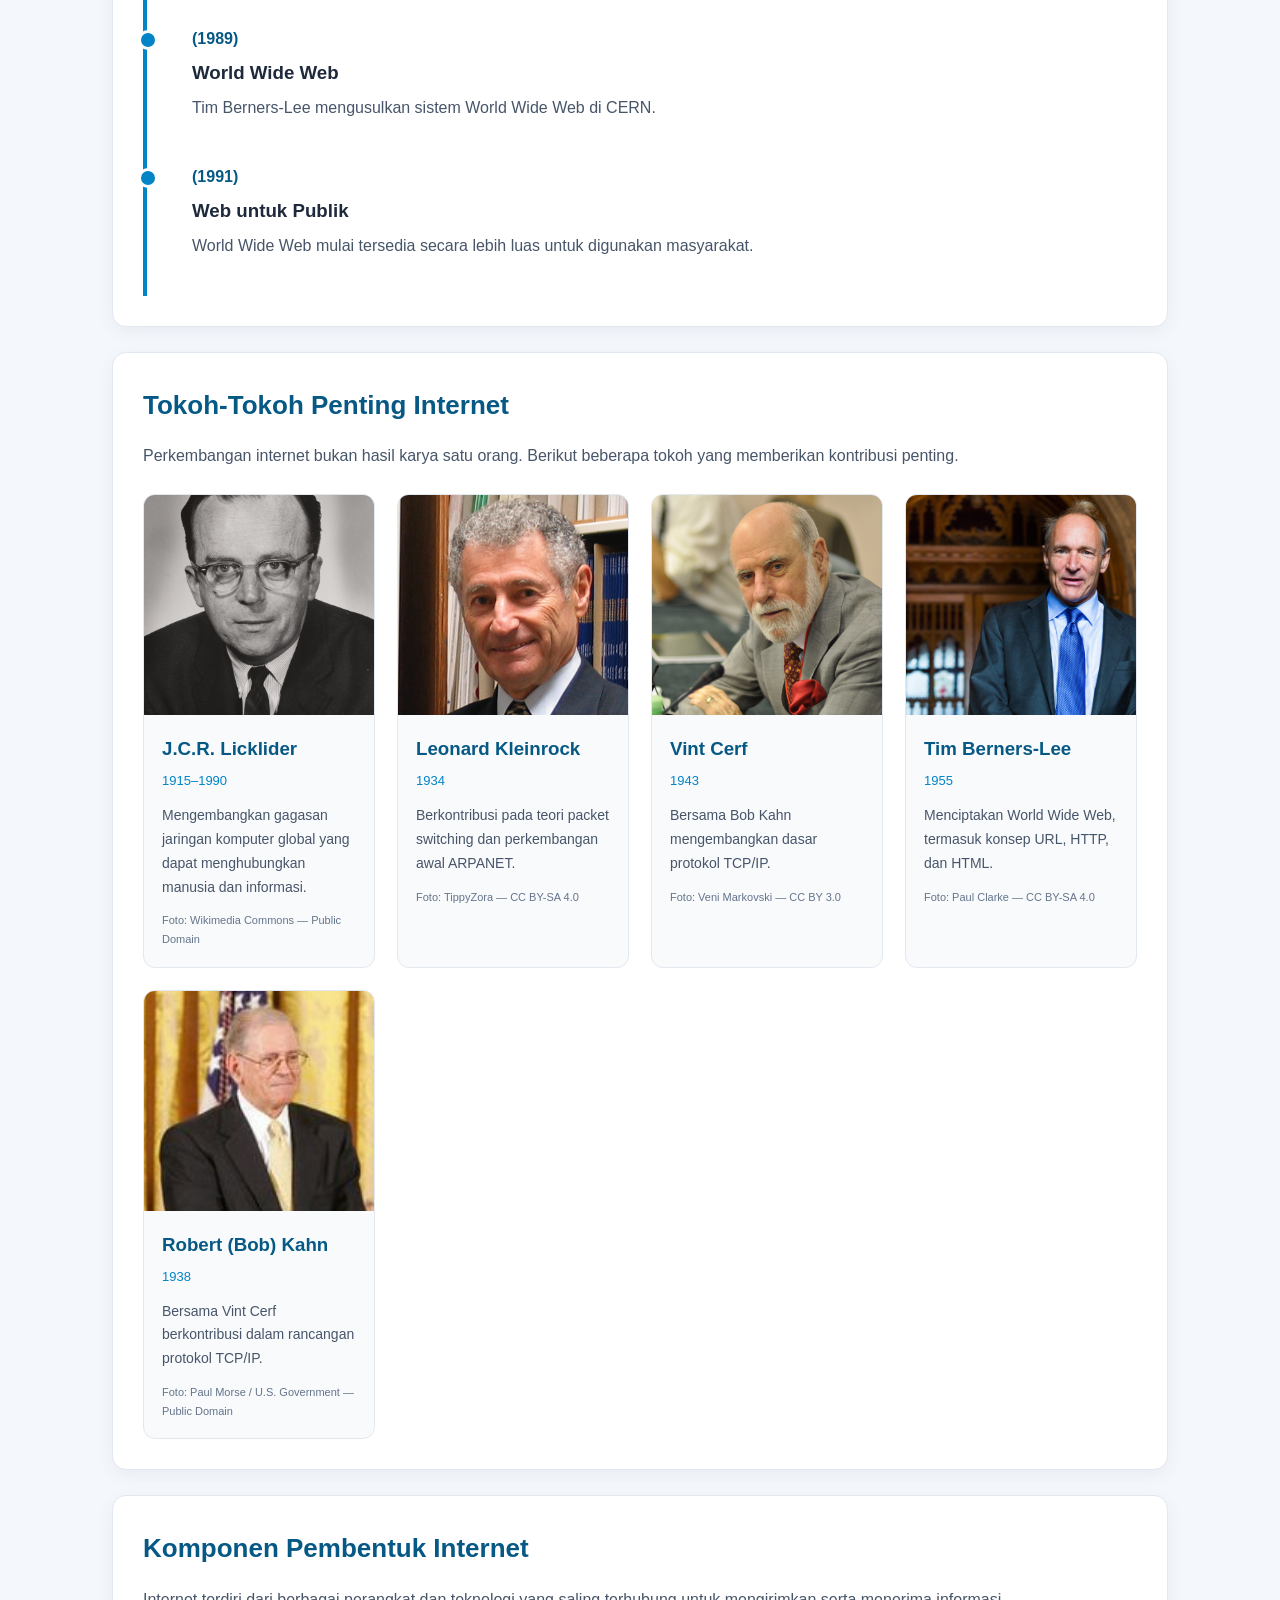
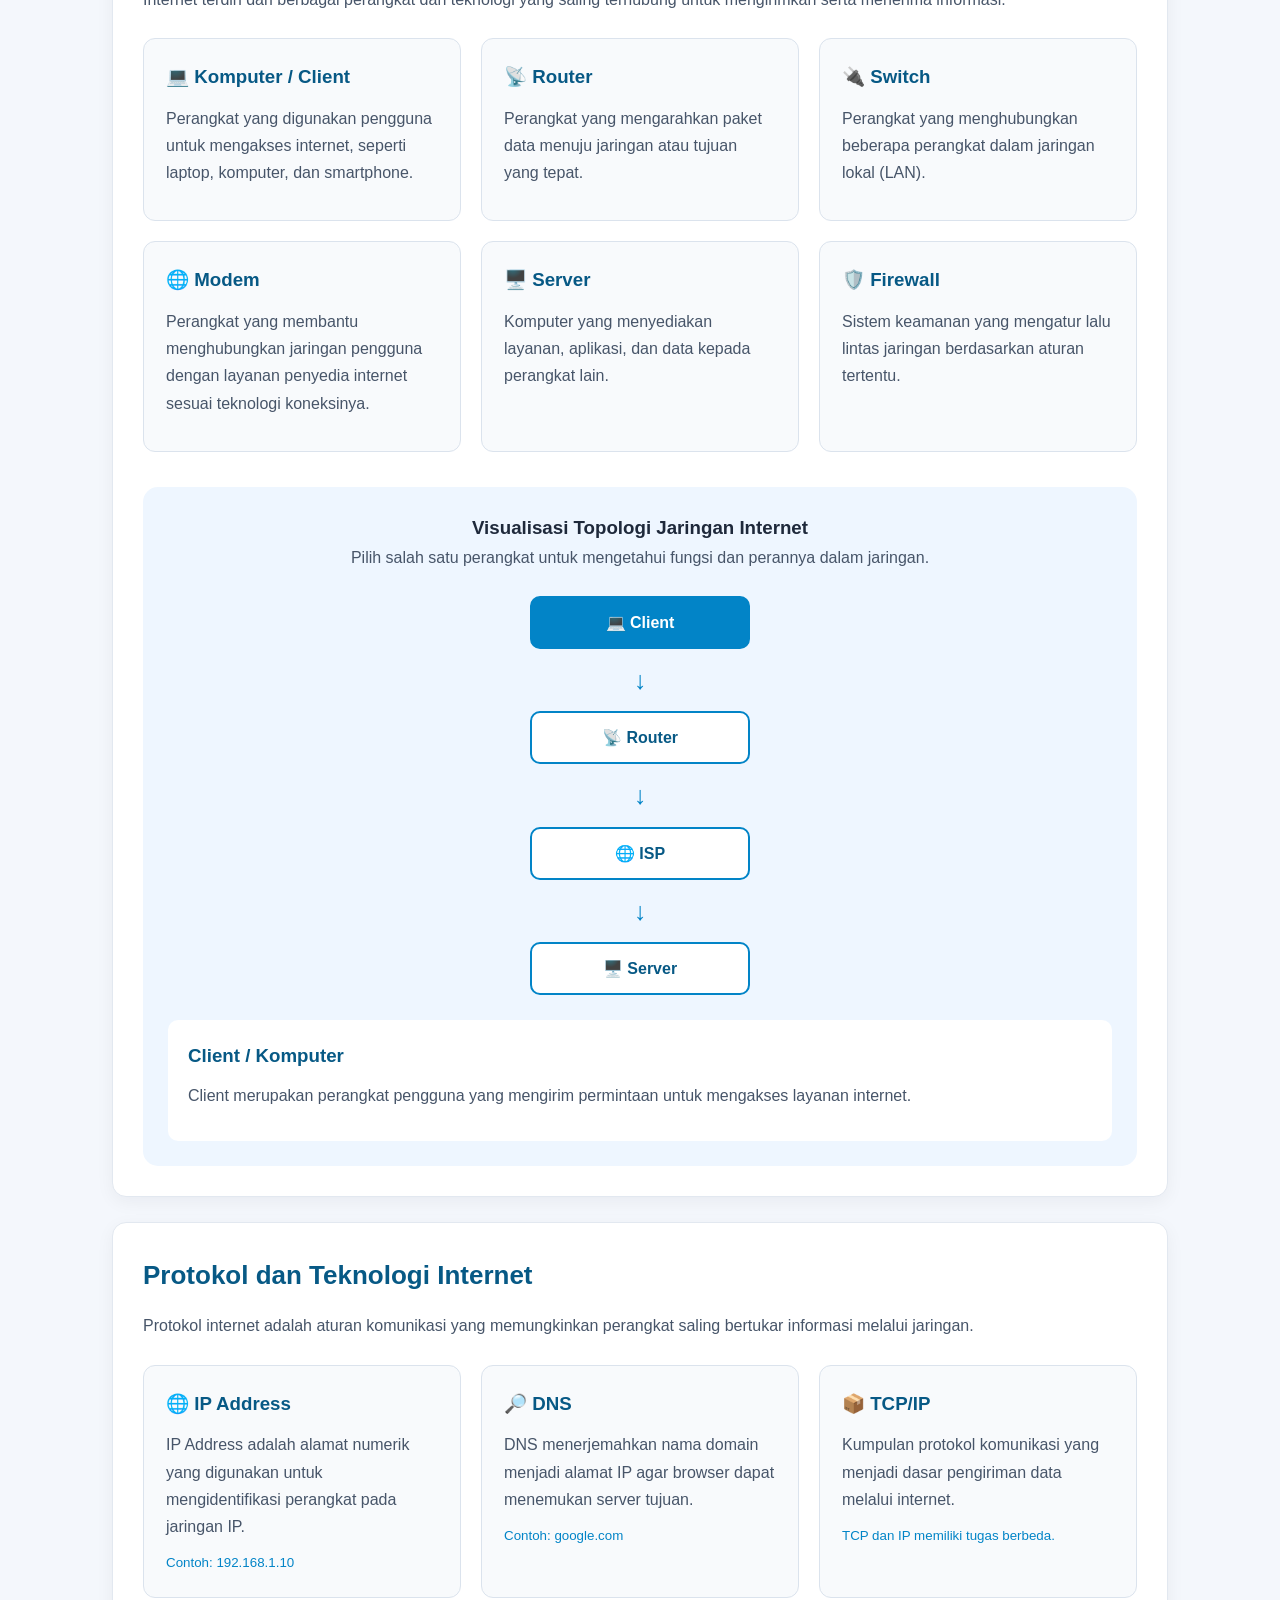
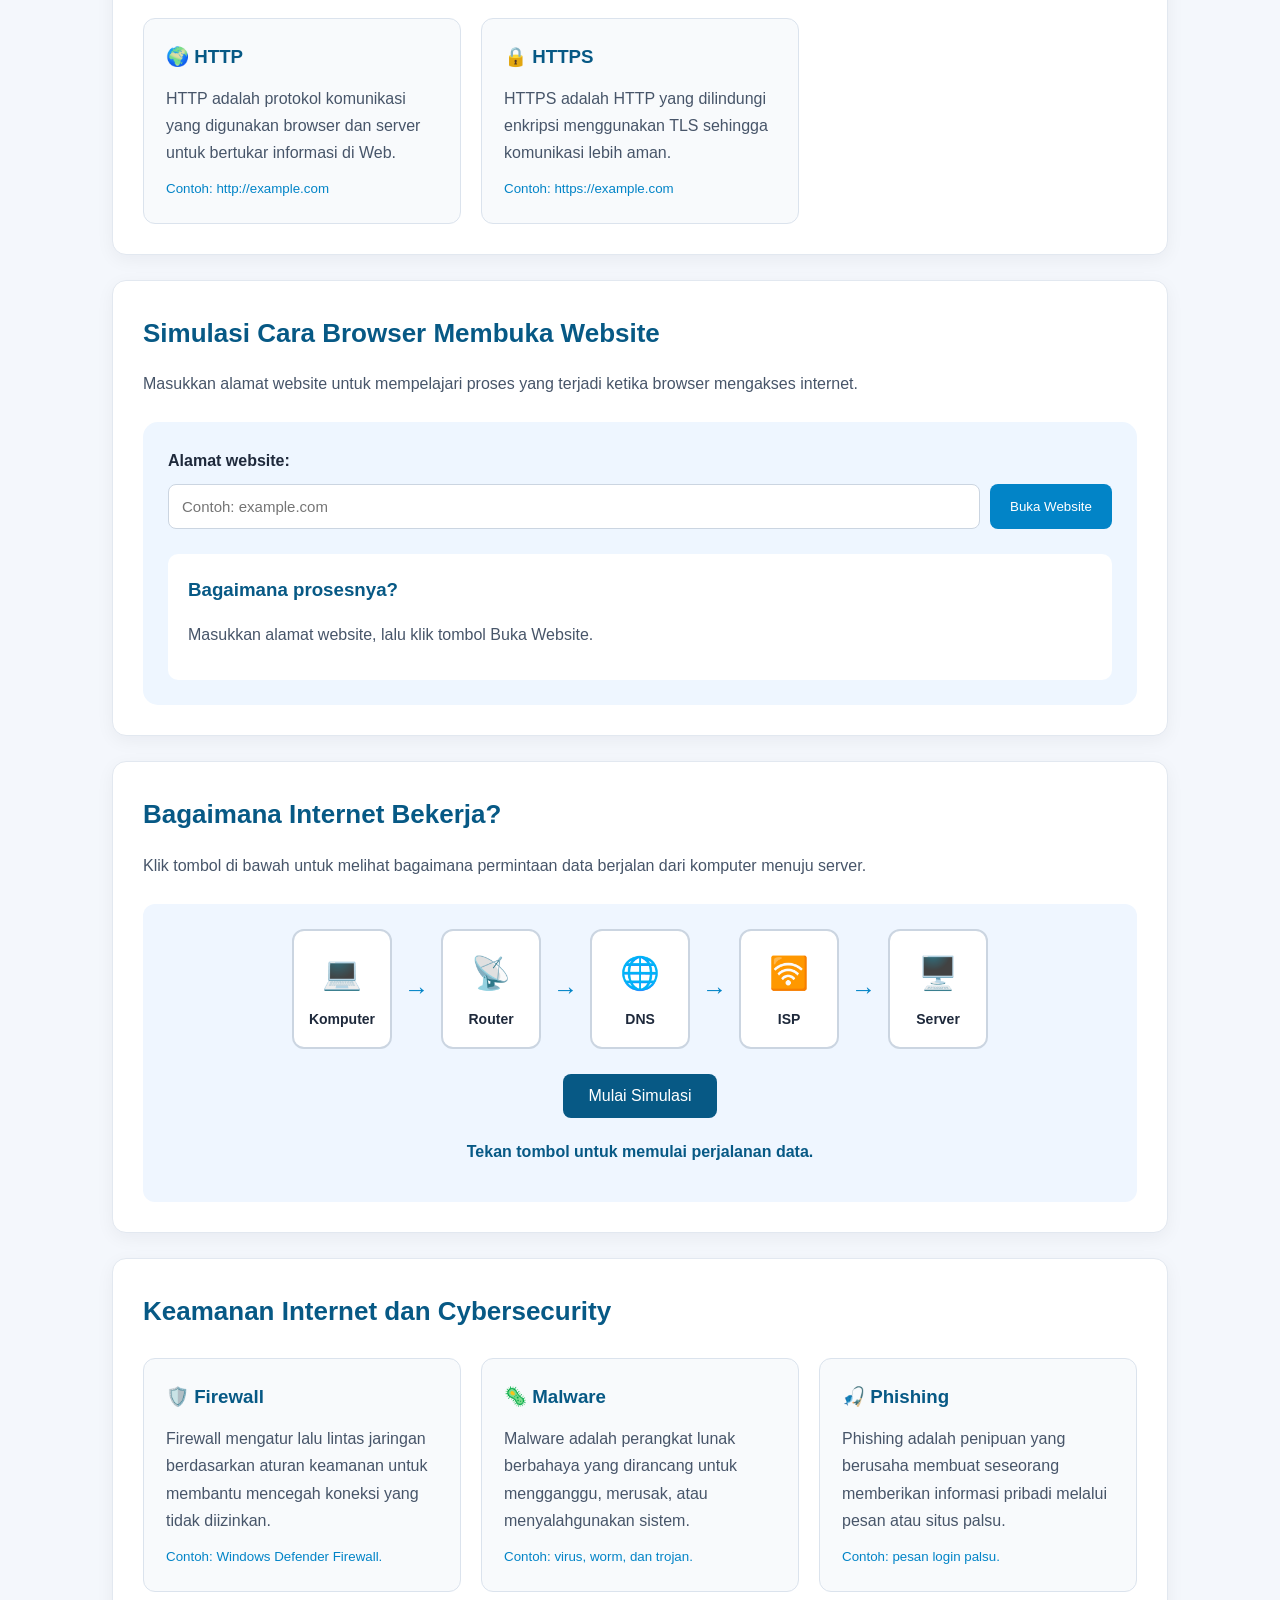
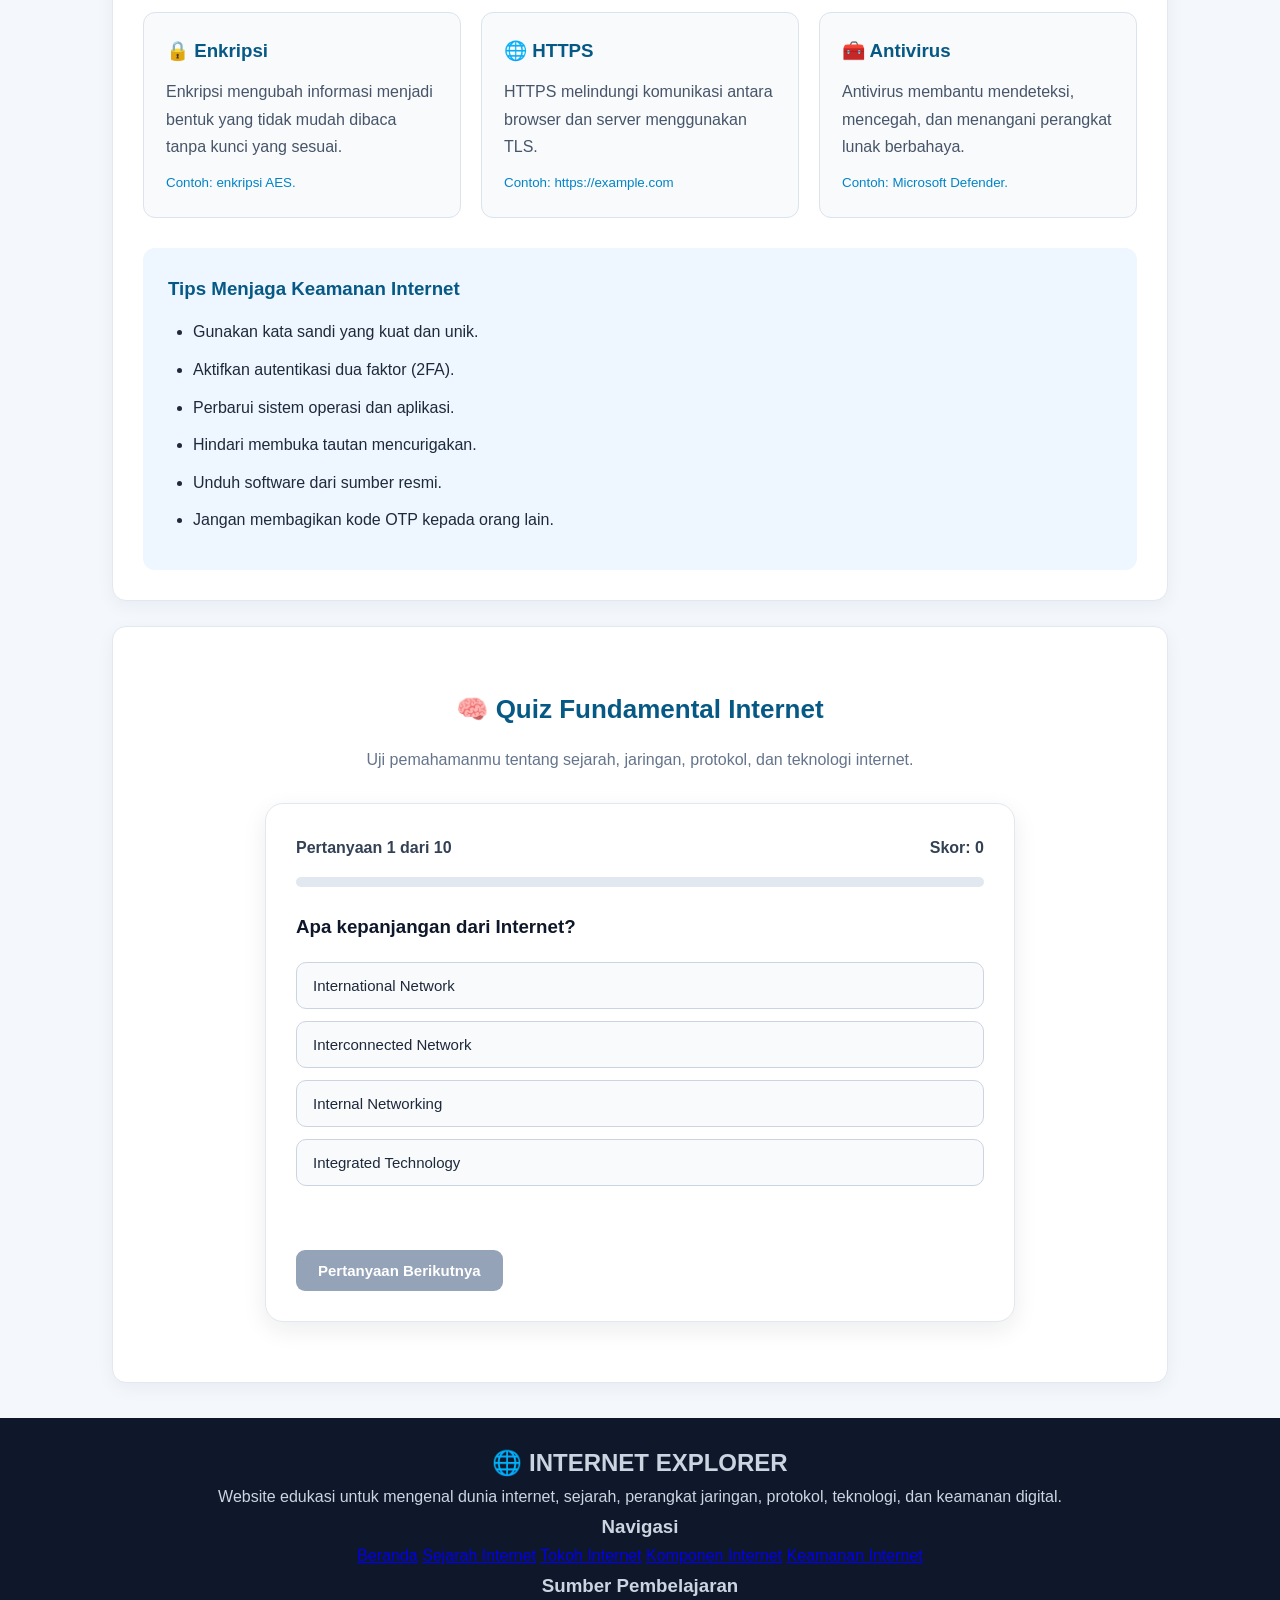
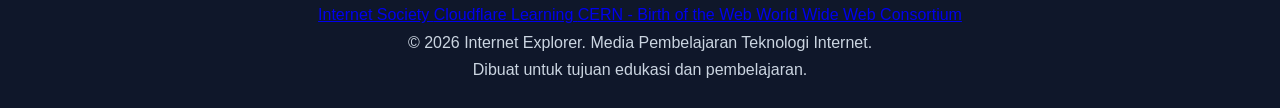
==== commit a83d4191: "Add interactive quiz and Cloudflare analytics" ====
--- a/index.html
+++ b/index.html
@@ -3,9 +3,12 @@
 <html lang="id">
 
 <head>
-    <meta name="google-site-verification" content="XWLoJxNkoaQBDhSgtcjkoI0xU3aWRo1C-rMS_1YdP0w" />
     <meta charset="UTF-8">
     <meta name="viewport" content="width=device-width, initial-scale=1.0">
+
+    <!-- Google Search Console -->
+    <meta name="google-site-verification"
+    content="XWLoJxNkoaQBDhSgtcjkoI0xU3aWRo1C-rMS_1YdP0w">
 
     <!-- SEO Dasar -->
     <title>Internet Explorer | Belajar Sejarah dan Teknologi Internet</title>
@@ -70,6 +73,7 @@
         <a href="#protokol">Protokol</a>
         <a href="#cara-kerja">Cara Kerja</a>
         <a href="#keamanan">Keamanan</a>
+        <a href="#quiz">Quiz</a>
     </nav>
 
     <!-- KONTEN UTAMA -->
@@ -123,6 +127,7 @@
 
             <p>
                 Internet (lakuran bahasa Inggris dari interconnected network; arti harfiah: "jaringan bersambung") adalah sistem jaringan komputer yang saling terhubung secara global dengan menggunakan paket protokol internet (TCP/IP) untuk menghubungkan perangkat di seluruh dunia. Ini adalah jaringan dari jaringan yang terdiri dari jaringan privat, publik, akademik, bisnis, dan pemerintah lokal ke lingkup global, dihubungkan oleh beragam teknologi elektronik, nirkabel, dan jaringan optik. Internet membawa beragam sumber daya dan layanan informasi, seperti dokumen hiperteks yang saling terkait dan aplikasi World Wide Web (WWW), surat elektronik, telepon, dan berbagi berkas.
+            </p>
         </section>
 
         <!-- SEJARAH -->
@@ -203,8 +208,12 @@
                 <!-- TOKOH 1 -->
                 <article class="tokoh-card">
                     <img src="images/tokoh/Portrait_of_J._C._R._Licklider.jpg"
-                         alt="Foto J.C.R. Licklider">
-
+                         alt="Foto J.C.R. Licklider"
+                         loading="lazy"
+                         decoding="async"
+                         width="661"
+                         height="882"
+                    >
                     <div class="tokoh-info">
                         <h3>J.C.R. Licklider</h3>
                         <span>1915–1990</span>
@@ -221,9 +230,14 @@
 
                 <!-- TOKOH 2 -->
                 <article class="tokoh-card">
-                    <img src="images/tokoh/Kleinrock_headshot.png"
-                         alt="Foto Leonard Kleinrock">
-
+                    <img 
+                         src="images/tokoh/Kleinrock_headshot.png"
+                         alt="Foto Leonard Kleinrock"
+                         loading="lazy"
+                         decoding="async"
+                         width="710"
+                         height="700"
+                    >
                     <div class="tokoh-info">
                         <h3>Leonard Kleinrock</h3>
                         <span>1934</span>
@@ -239,9 +253,14 @@
 
                 <!-- TOKOH 3 -->
                 <article class="tokoh-card">
-                    <img src="images/tokoh/Vint_Cerf_-_2010.jpg"
-                         alt="Foto Vint Cerf">
-
+                    <img
+                         src="images/tokoh/Vint_Cerf_-_2010.jpg"
+                         alt="Potret Vint Cerf, salah satu pengembang TCP/IP"
+                         loading="lazy"
+                         decoding="async"
+                         width="2790"
+                         height="2791"
+                    >
                     <div class="tokoh-info">
                         <h3>Vint Cerf</h3>
                         <span>1943</span>
@@ -258,8 +277,12 @@
                 <!-- TOKOH 4 -->
                 <article class="tokoh-card">
                     <img src="images/tokoh/Sir_Tim_Berners-Lee.jpg"
-                         alt="Foto Tim Berners-Lee">
-
+                         alt="Foto Tim Berners-Lee"
+                         loading="lazy"
+                         decoding="async"
+                         width="1600"
+                         height="1066"
+                    >
                     <div class="tokoh-info">
                         <h3>Tim Berners-Lee</h3>
                         <span>1955</span>
@@ -276,8 +299,12 @@
                 <!-- TOKOH 5 -->
                 <article class="tokoh-card">
                     <img src="images/tokoh/Robert_E._Kahn.jpg"
-                         alt="Foto Robert Bob Kahn">
-
+                         alt="Foto Robert Bob Kahn"
+                         loading="lazy"
+                         decoding="async"
+                         width="153"
+                         height="195"
+                    >
                     <div class="tokoh-info">
                         <h3>Robert (Bob) Kahn</h3>
                         <span>1938</span>
@@ -668,6 +695,65 @@
 
         </section>
 
+        <!-- QUIZ INTERAKTIF -->
+        <section id="quiz" class="quiz-section">
+
+            <h2>🧠 Quiz Fundamental Internet</h2>
+
+            <p class="quiz-deskripsi">
+                Uji pemahamanmu tentang sejarah, jaringan,
+                protokol, dan teknologi internet.
+            </p>
+
+            <div class="quiz-container">
+
+                <div class="quiz-header">
+                    <span id="nomor-pertanyaan">
+                        Pertanyaan 1 dari 10
+                    </span>
+
+                    <span id="skor-sementara">
+                        Skor: 0
+                    </span>
+                </div>
+
+                <div class="quiz-progress">
+                    <div id="quiz-progress-bar"></div>
+                </div>
+
+                <h3 id="teks-pertanyaan">
+                    Pertanyaan akan muncul di sini.
+                </h3>
+
+                <div id="pilihan-jawaban"
+                    class="pilihan-jawaban">
+                </div>
+
+                <p id="feedback-jawaban"
+                aria-live="polite">
+                </p>
+
+                <button id="tombol-berikutnya"
+                        disabled>
+                    Pertanyaan Berikutnya
+                </button>
+
+                <div id="hasil-quiz" hidden>
+                    <h3>Quiz Selesai!</h3>
+                    <p id="nilai-akhir"></p>
+
+                    <button id="tombol-ulangi">
+                        Ulangi Quiz
+                    </button>
+                </div>
+
+            </div>
+
+        </section>
+        <!-- AKHIR QUIZ INTERAKTIF -->
+
+    </main>
+
     <!-- FOOTER -->
     <footer class="footer">
 
@@ -742,6 +828,14 @@
     </button>
 
     <script src="js/script.js"></script>
+   
+    <!-- Cloudflare Web Analytics -->
+    <script
+        type="module"
+        src="https://static.cloudflareinsights.com/beacon.min.js"
+        data-cf-beacon='{"token":"4eb1e547591d4b048a76a6ba18c133f4"}'>
+    </script>
+    <!-- End Cloudflare Web Analytics -->
 
 </body>
 </html>
--- a/css/style.css
+++ b/css/style.css
@@ -882,4 +882,169 @@
     .header-text {
         text-align: center;
     }
-}+}
+
+/* =================================
+   QUIZ INTERAKTIF
+================================= */
+
+.quiz-section {
+    padding: 60px 20px;
+    text-align: center;
+}
+
+.quiz-deskripsi {
+    max-width: 650px;
+    margin: 10px auto 30px;
+    line-height: 1.7;
+    color: #64748b;
+}
+
+.quiz-container {
+    max-width: 750px;
+    margin: 0 auto;
+    padding: 30px;
+    background: #ffffff;
+    border: 1px solid #e2e8f0;
+    border-radius: 18px;
+    box-shadow: 0 8px 25px rgba(15, 23, 42, 0.08);
+    text-align: left;
+}
+
+.quiz-header {
+    display: flex;
+    justify-content: space-between;
+    gap: 15px;
+    margin-bottom: 15px;
+    font-weight: bold;
+    color: #334155;
+}
+
+.quiz-progress {
+    width: 100%;
+    height: 10px;
+    margin-bottom: 25px;
+    overflow: hidden;
+    background: #e2e8f0;
+    border-radius: 20px;
+}
+
+#quiz-progress-bar {
+    width: 0%;
+    height: 100%;
+    background: #2563eb;
+    border-radius: 20px;
+    transition: width 0.3s ease;
+}
+
+#teks-pertanyaan {
+    margin-bottom: 20px;
+    color: #0f172a;
+    line-height: 1.6;
+}
+
+.pilihan-jawaban {
+    display: grid;
+    gap: 12px;
+}
+
+.pilihan-jawaban button {
+    width: 100%;
+    padding: 14px 16px;
+    border: 1px solid #cbd5e1;
+    border-radius: 10px;
+    background: #f8fafc;
+    color: #1e293b;
+    text-align: left;
+    font-size: 15px;
+    cursor: pointer;
+    transition: 0.2s ease;
+}
+
+.pilihan-jawaban button:hover:not(:disabled) {
+    border-color: #2563eb;
+    background: #eff6ff;
+}
+
+.pilihan-jawaban button:disabled {
+    cursor: default;
+}
+
+.pilihan-jawaban button.benar {
+    border-color: #16a34a;
+    background: #dcfce7;
+    color: #166534;
+}
+
+.pilihan-jawaban button.salah {
+    border-color: #dc2626;
+    background: #fee2e2;
+    color: #991b1b;
+}
+
+#feedback-jawaban {
+    min-height: 28px;
+    margin: 18px 0;
+    line-height: 1.6;
+    font-weight: 600;
+}
+
+#tombol-berikutnya,
+#tombol-ulangi {
+    padding: 12px 22px;
+    border: none;
+    border-radius: 9px;
+    background: #2563eb;
+    color: #ffffff;
+    font-size: 15px;
+    font-weight: bold;
+    cursor: pointer;
+    transition: 0.2s ease;
+}
+
+#tombol-berikutnya:hover:not(:disabled),
+#tombol-ulangi:hover {
+    background: #1d4ed8;
+}
+
+#tombol-berikutnya:disabled {
+    background: #94a3b8;
+    cursor: not-allowed;
+}
+
+#hasil-quiz {
+    margin-top: 25px;
+    padding: 20px;
+    border-radius: 12px;
+    background: #eff6ff;
+    text-align: center;
+}
+
+#hasil-quiz[hidden] {
+    display: none;
+}
+
+/* Aksesibilitas keyboard */
+.quiz-container button:focus-visible {
+    outline: 3px solid #f59e0b;
+    outline-offset: 3px;
+}
+
+/* Tampilan HP */
+@media (max-width: 600px) {
+    .quiz-section {
+        padding: 40px 12px;
+    }
+
+    .quiz-container {
+        padding: 20px 15px;
+    }
+
+    .quiz-header {
+        font-size: 13px;
+    }
+
+    .pilihan-jawaban button {
+        font-size: 14px;
+    }
+}
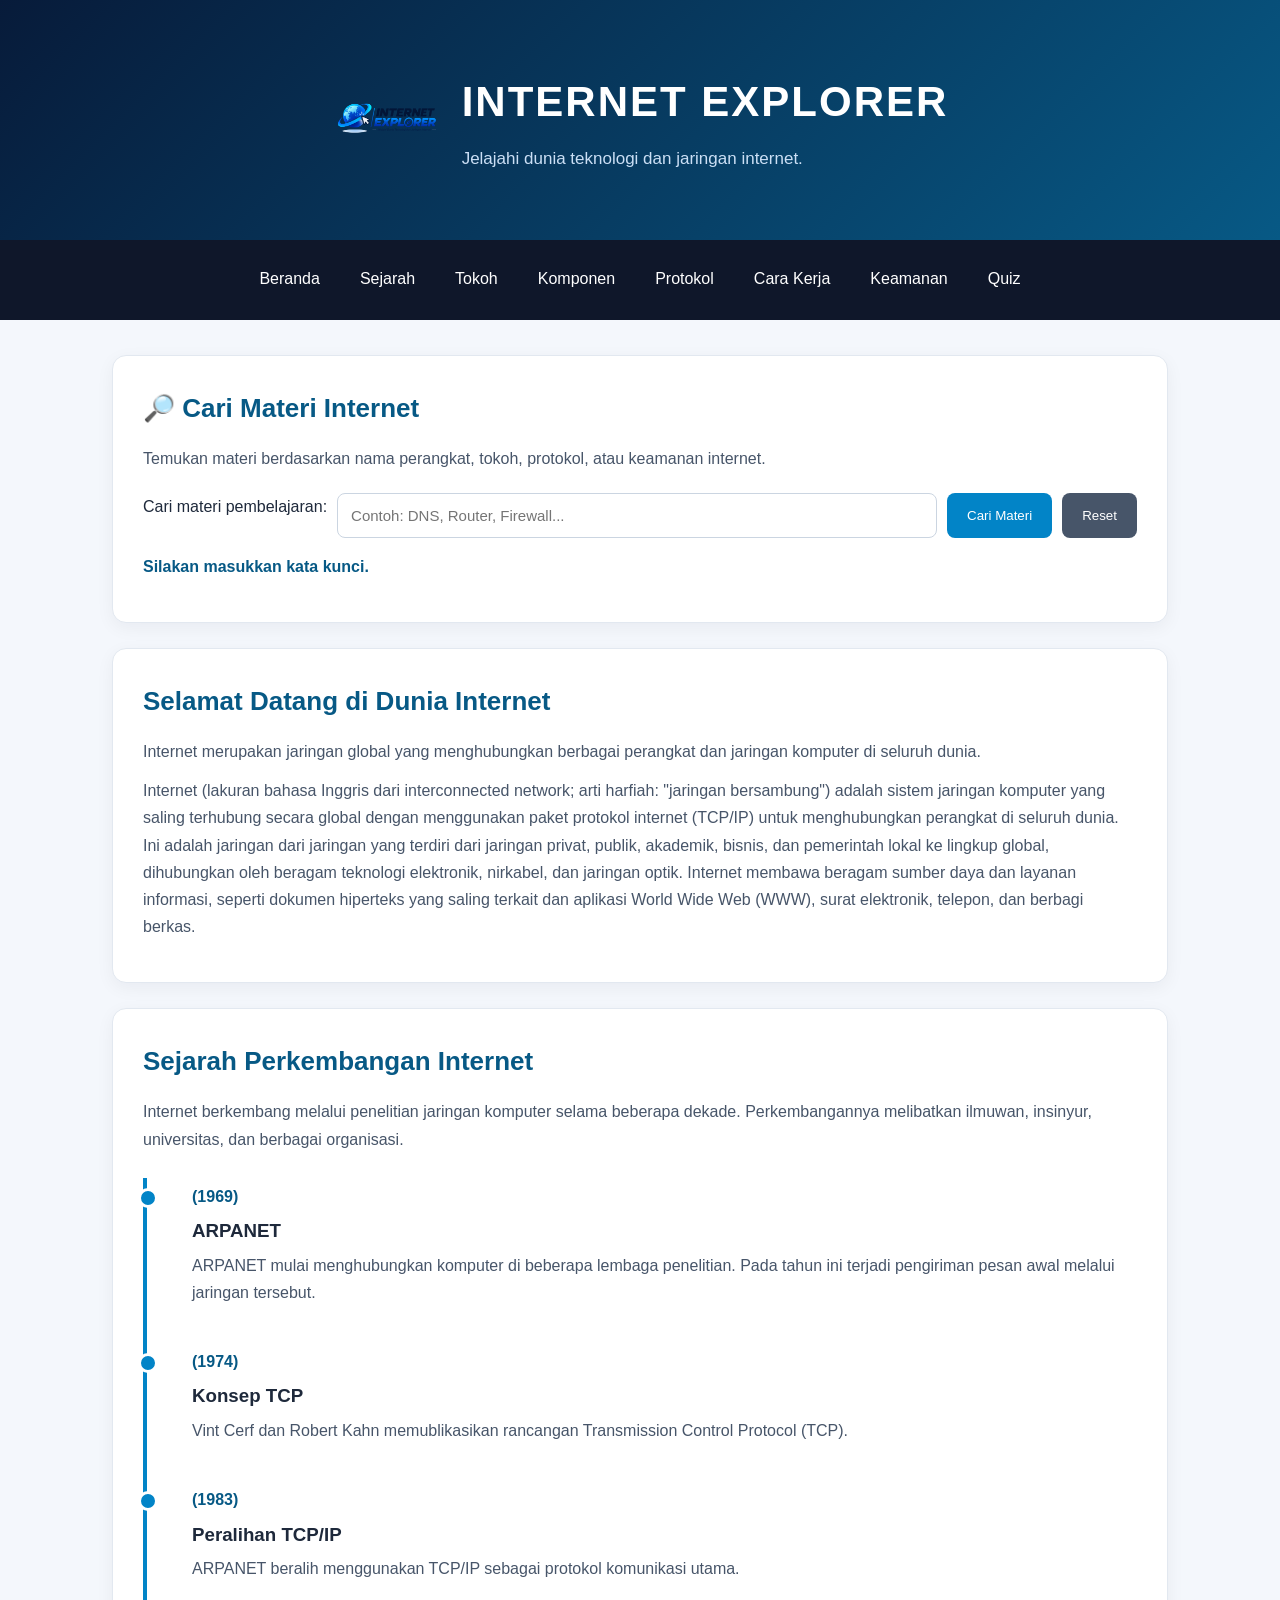
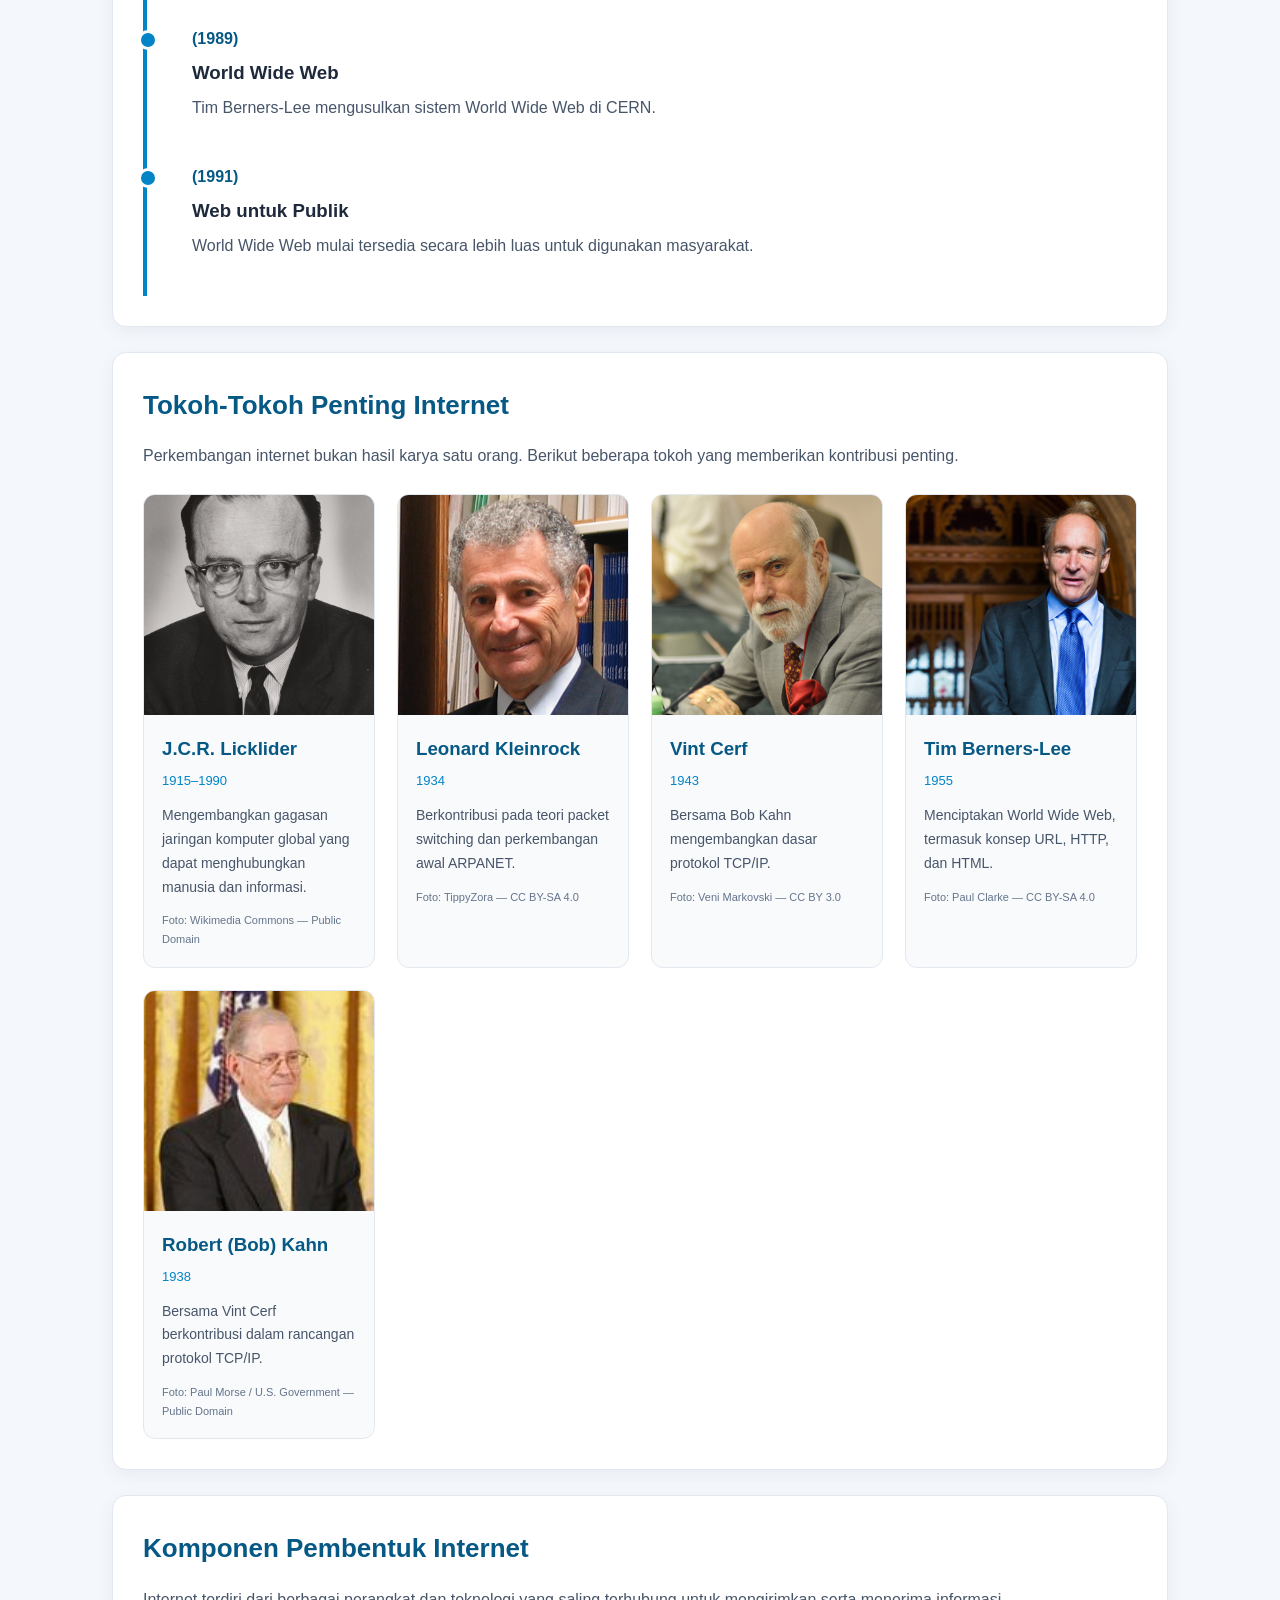
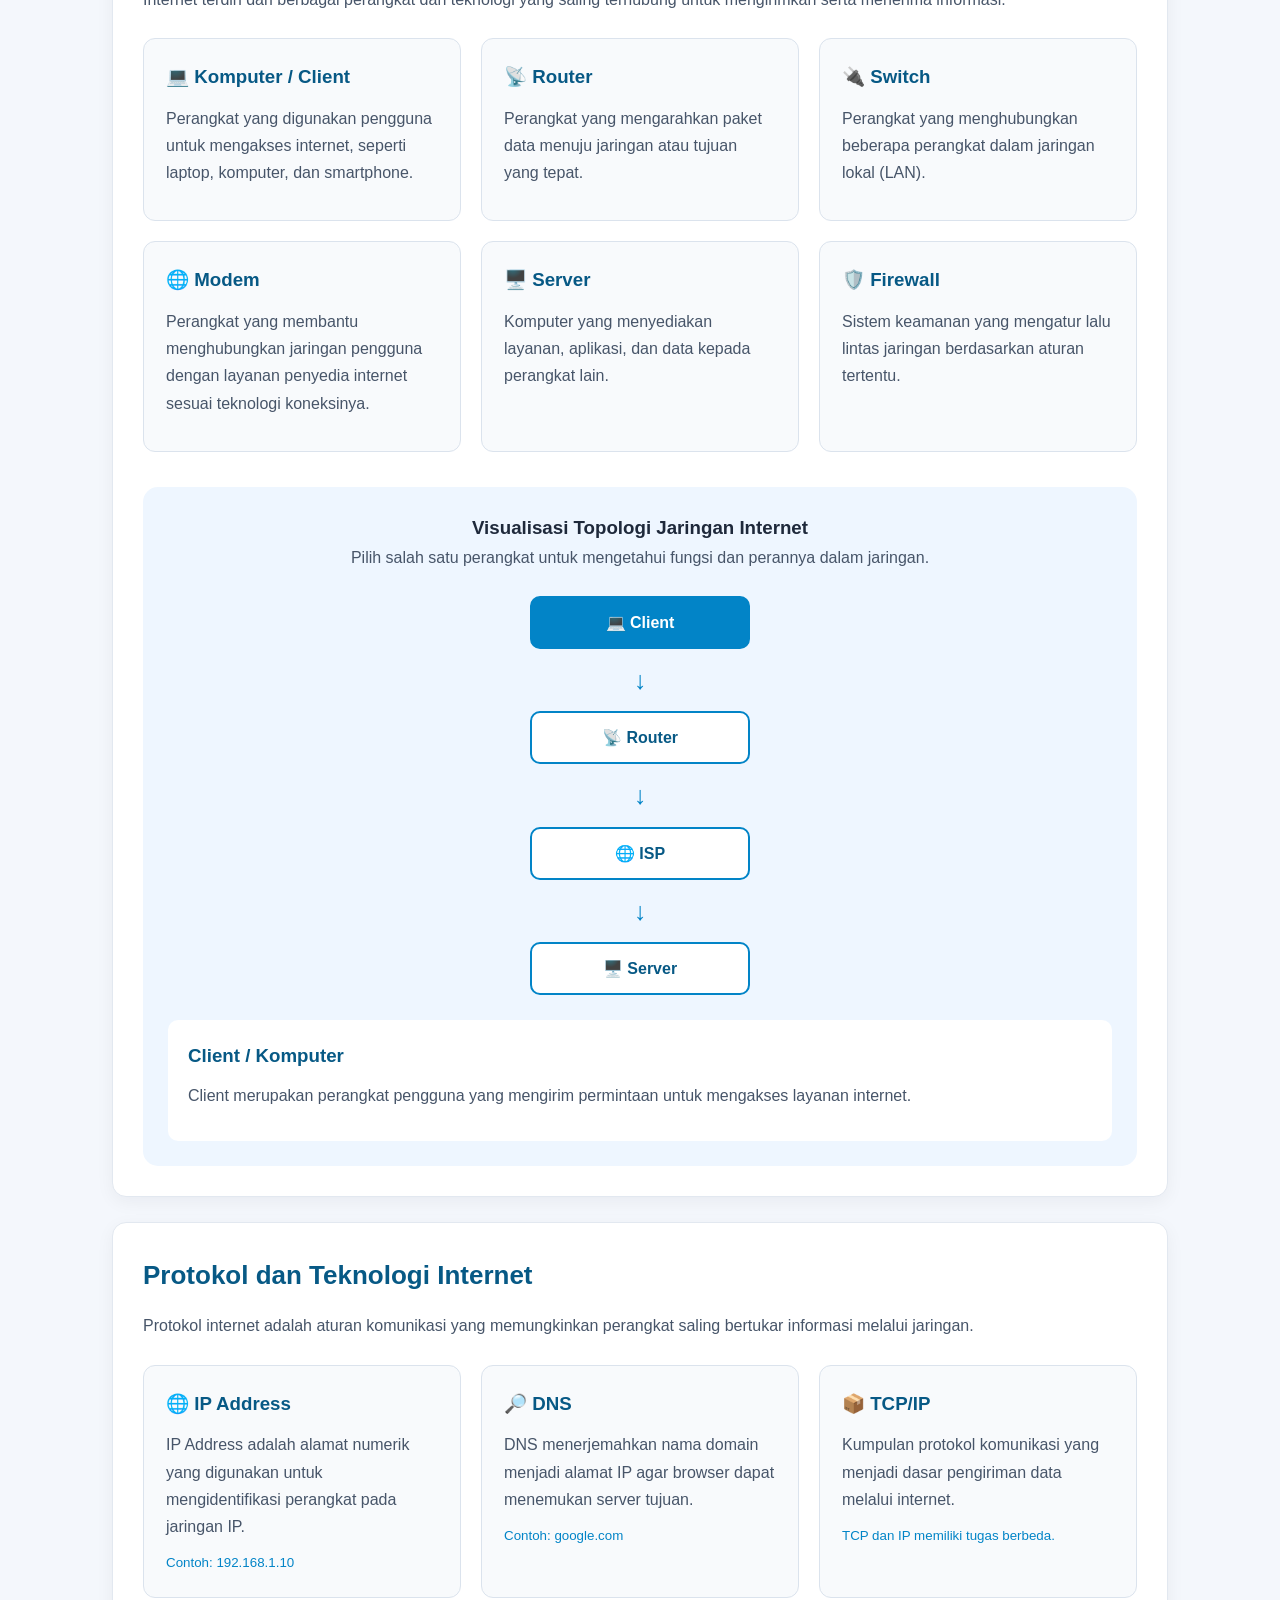
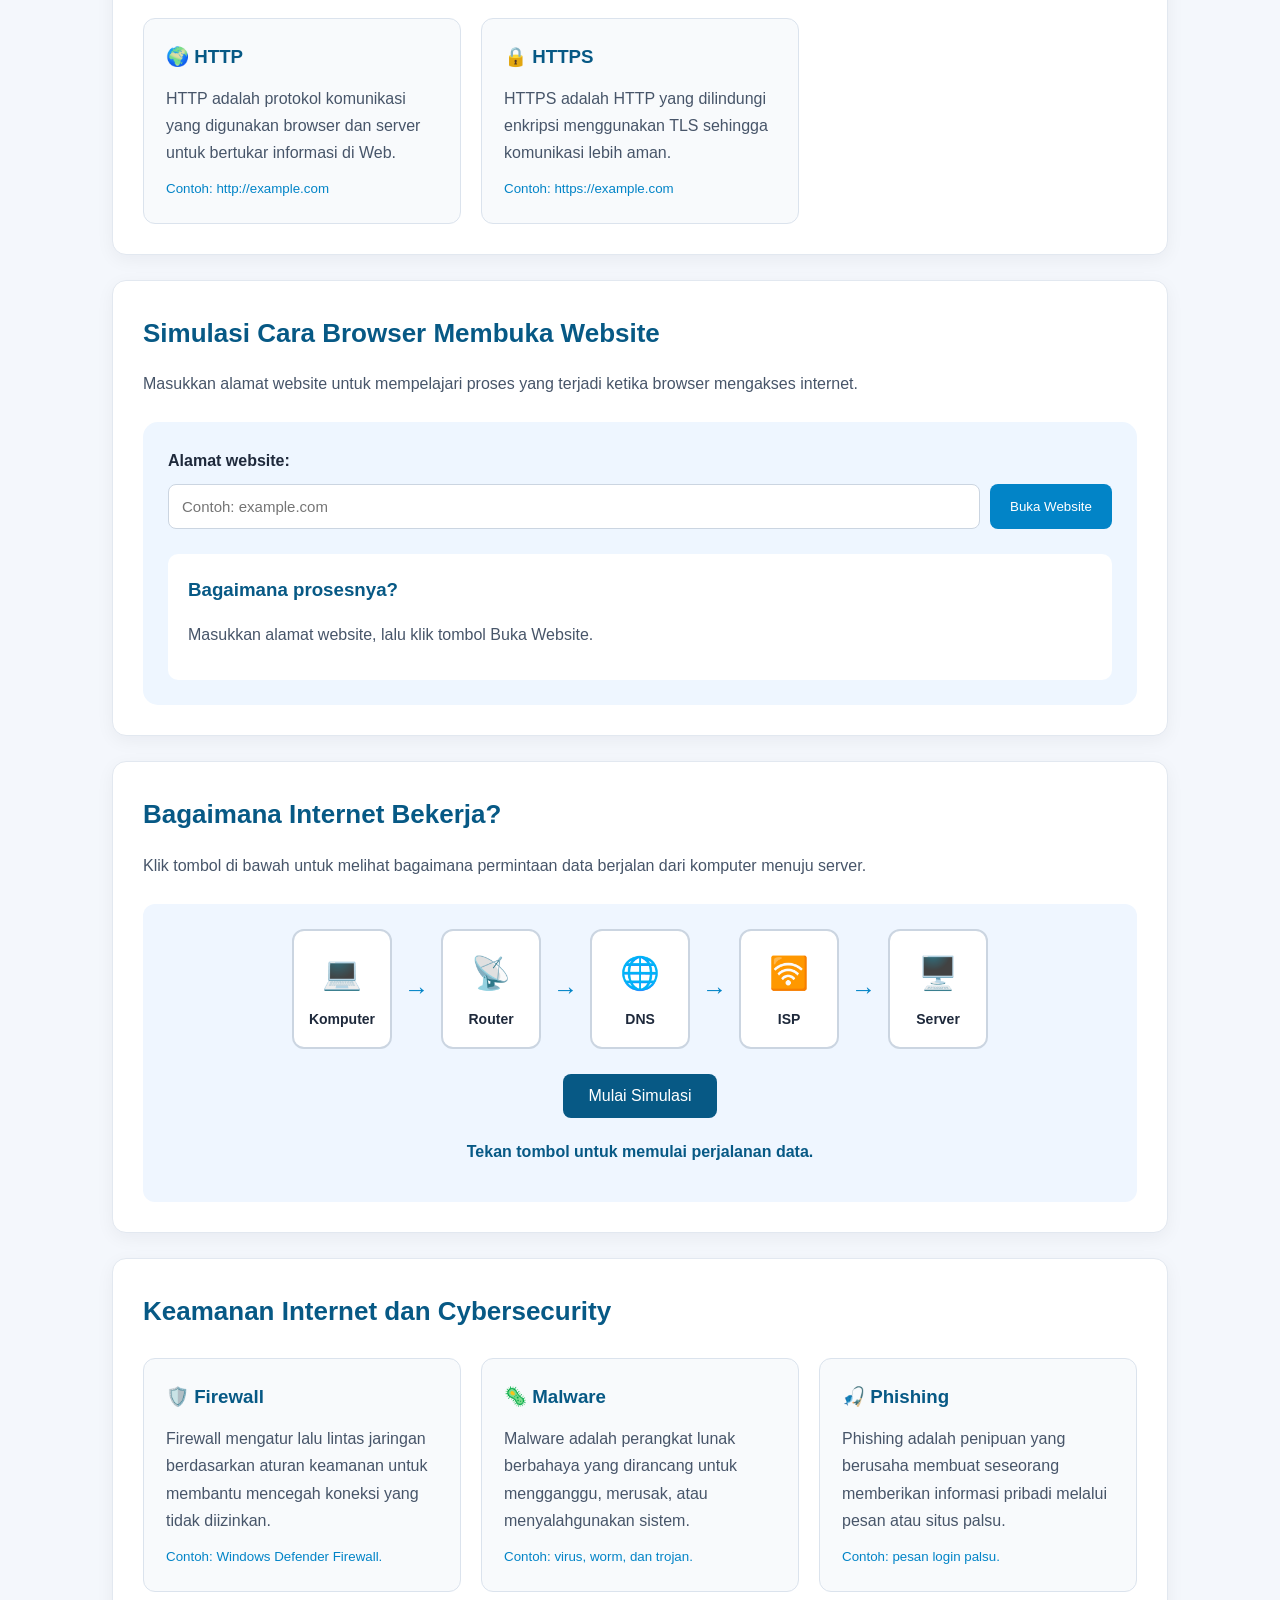
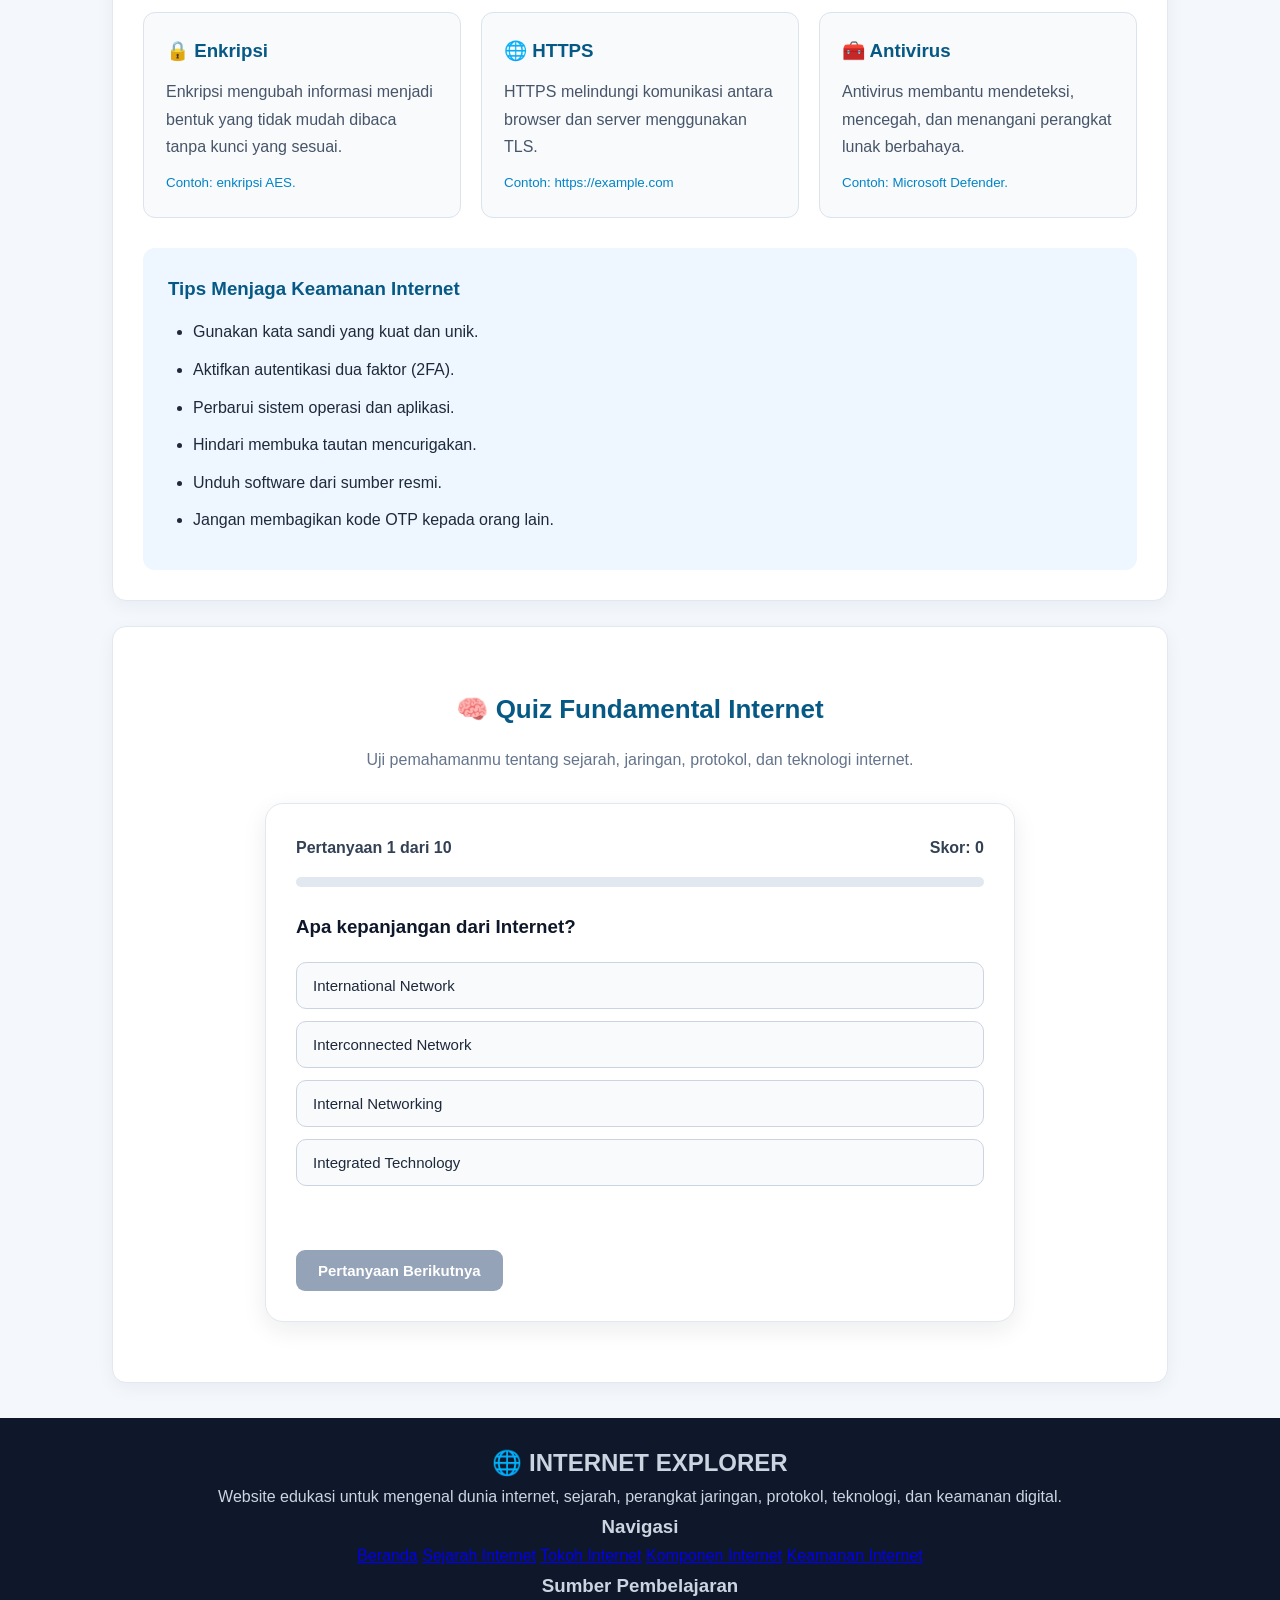
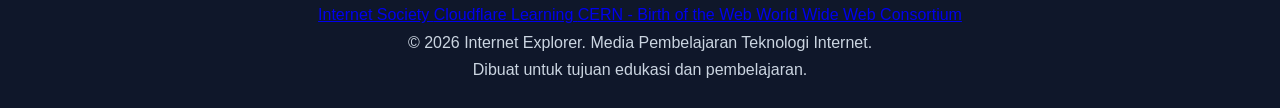
==== commit 4560bfbf: "Add branding logo and update website" ====
--- a/index.html
+++ b/index.html
@@ -50,16 +50,15 @@
     <header>
         <div class="header-brand">
             <img
-            src="images/branding/logo-internet-explorer.png"
-            alt="Logo website INTERNET EXPLORER dengan ilustrasi jaringan internet"
-            class="logo-website"
-            width="100"
-            height="100"
-        >
-
+                 src="images/branding/logo-internet-explorer.png"
+                 alt="Logo website INTERNET EXPLORER dengan ilustrasi jaringan internet"
+                 class="logo-website"
+                 width="100"
+                 height="100"
+            >     
             <div class="header-text">
-                <h1>INTERNET EXPLORER</h1>
-                <p>Jelajahi dunia teknologi dan jaringan internet.</p>
+                 <h1>INTERNET EXPLORER</h1>
+                 <p>Jelajahi dunia teknologi dan jaringan internet.</p>
             </div>
         </div>
     </header>
@@ -299,12 +298,8 @@
                 <!-- TOKOH 5 -->
                 <article class="tokoh-card">
                     <img src="images/tokoh/Robert_E._Kahn.jpg"
-                         alt="Foto Robert Bob Kahn"
-                         loading="lazy"
-                         decoding="async"
-                         width="153"
-                         height="195"
-                    >
+                         alt="Foto Robert Bob Kahn">
+
                     <div class="tokoh-info">
                         <h3>Robert (Bob) Kahn</h3>
                         <span>1938</span>
@@ -829,9 +824,9 @@
 
     <script src="js/script.js"></script>
    
-    <!-- Cloudflare Web Analytics -->
+   <!-- Cloudflare Web Analytics -->
     <script
-        type="module"
+        defer
         src="https://static.cloudflareinsights.com/beacon.min.js"
         data-cf-beacon='{"token":"4eb1e547591d4b048a76a6ba18c133f4"}'>
     </script>
